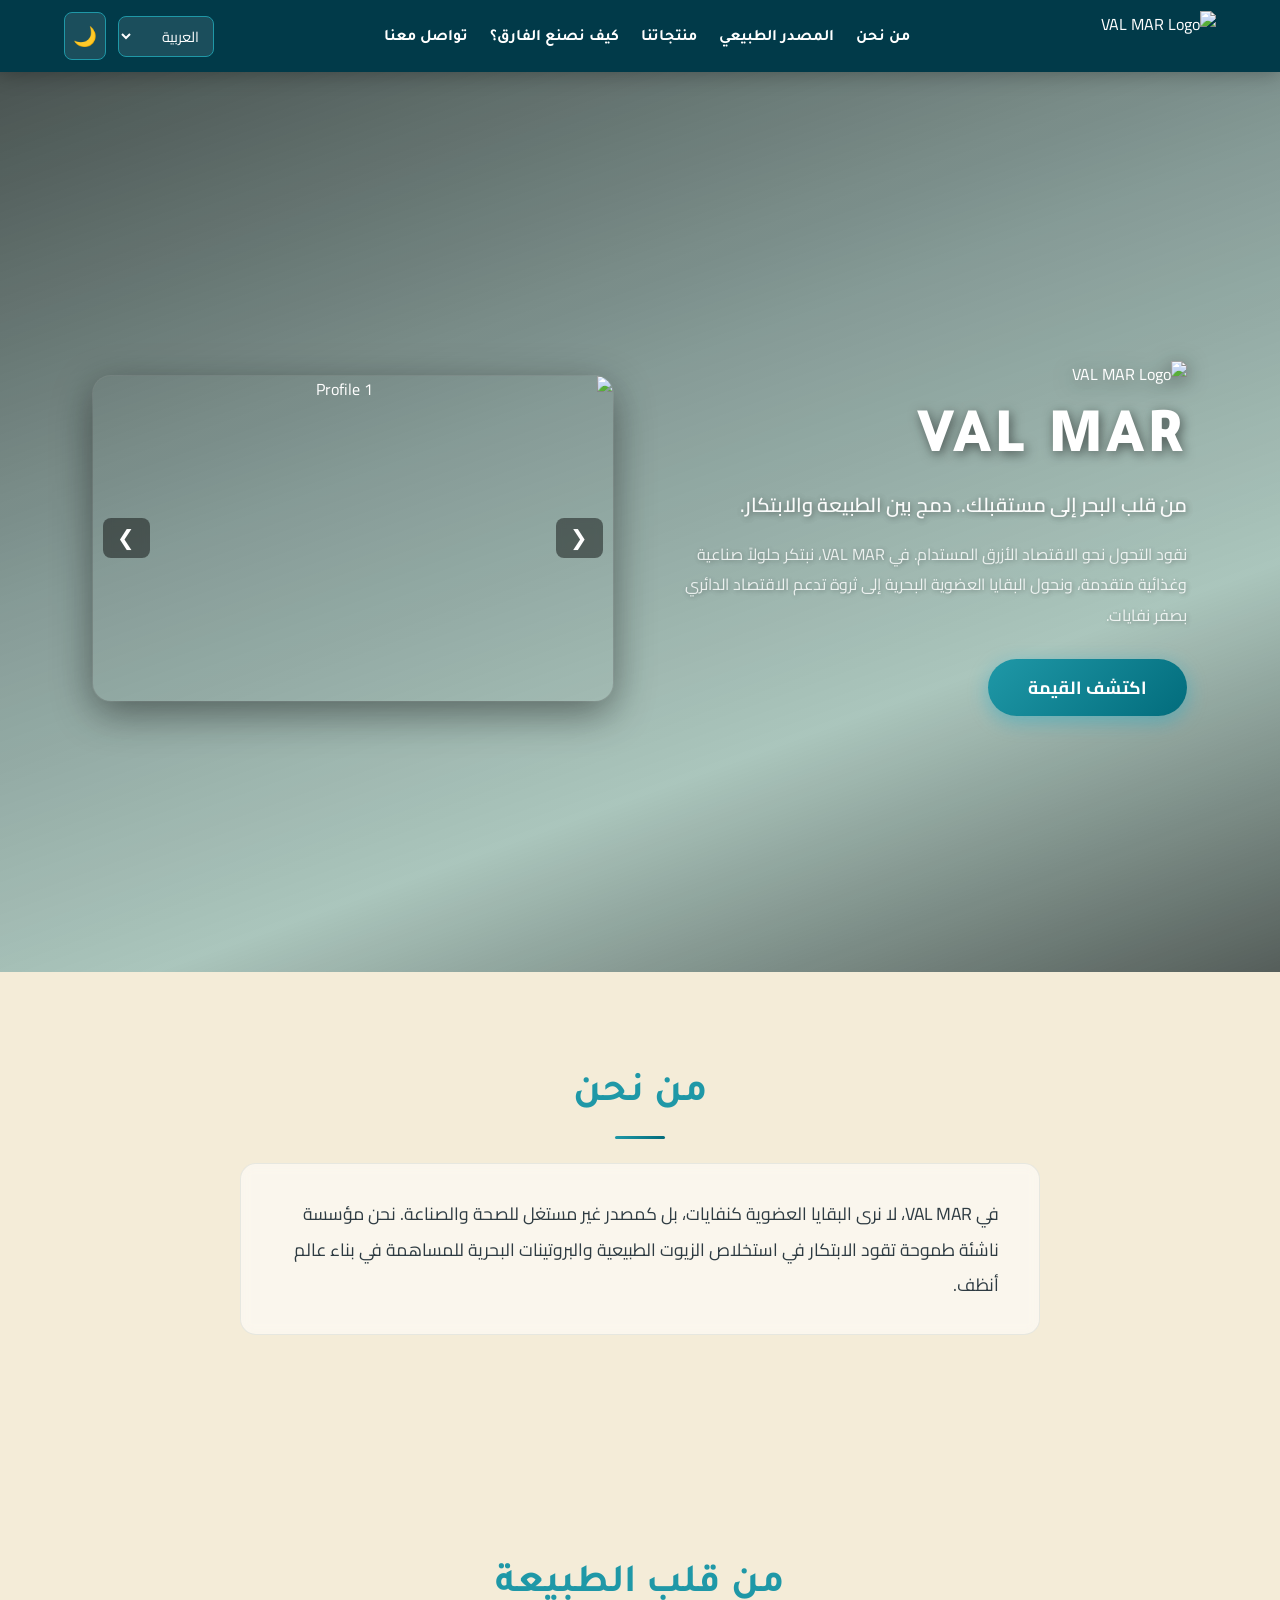
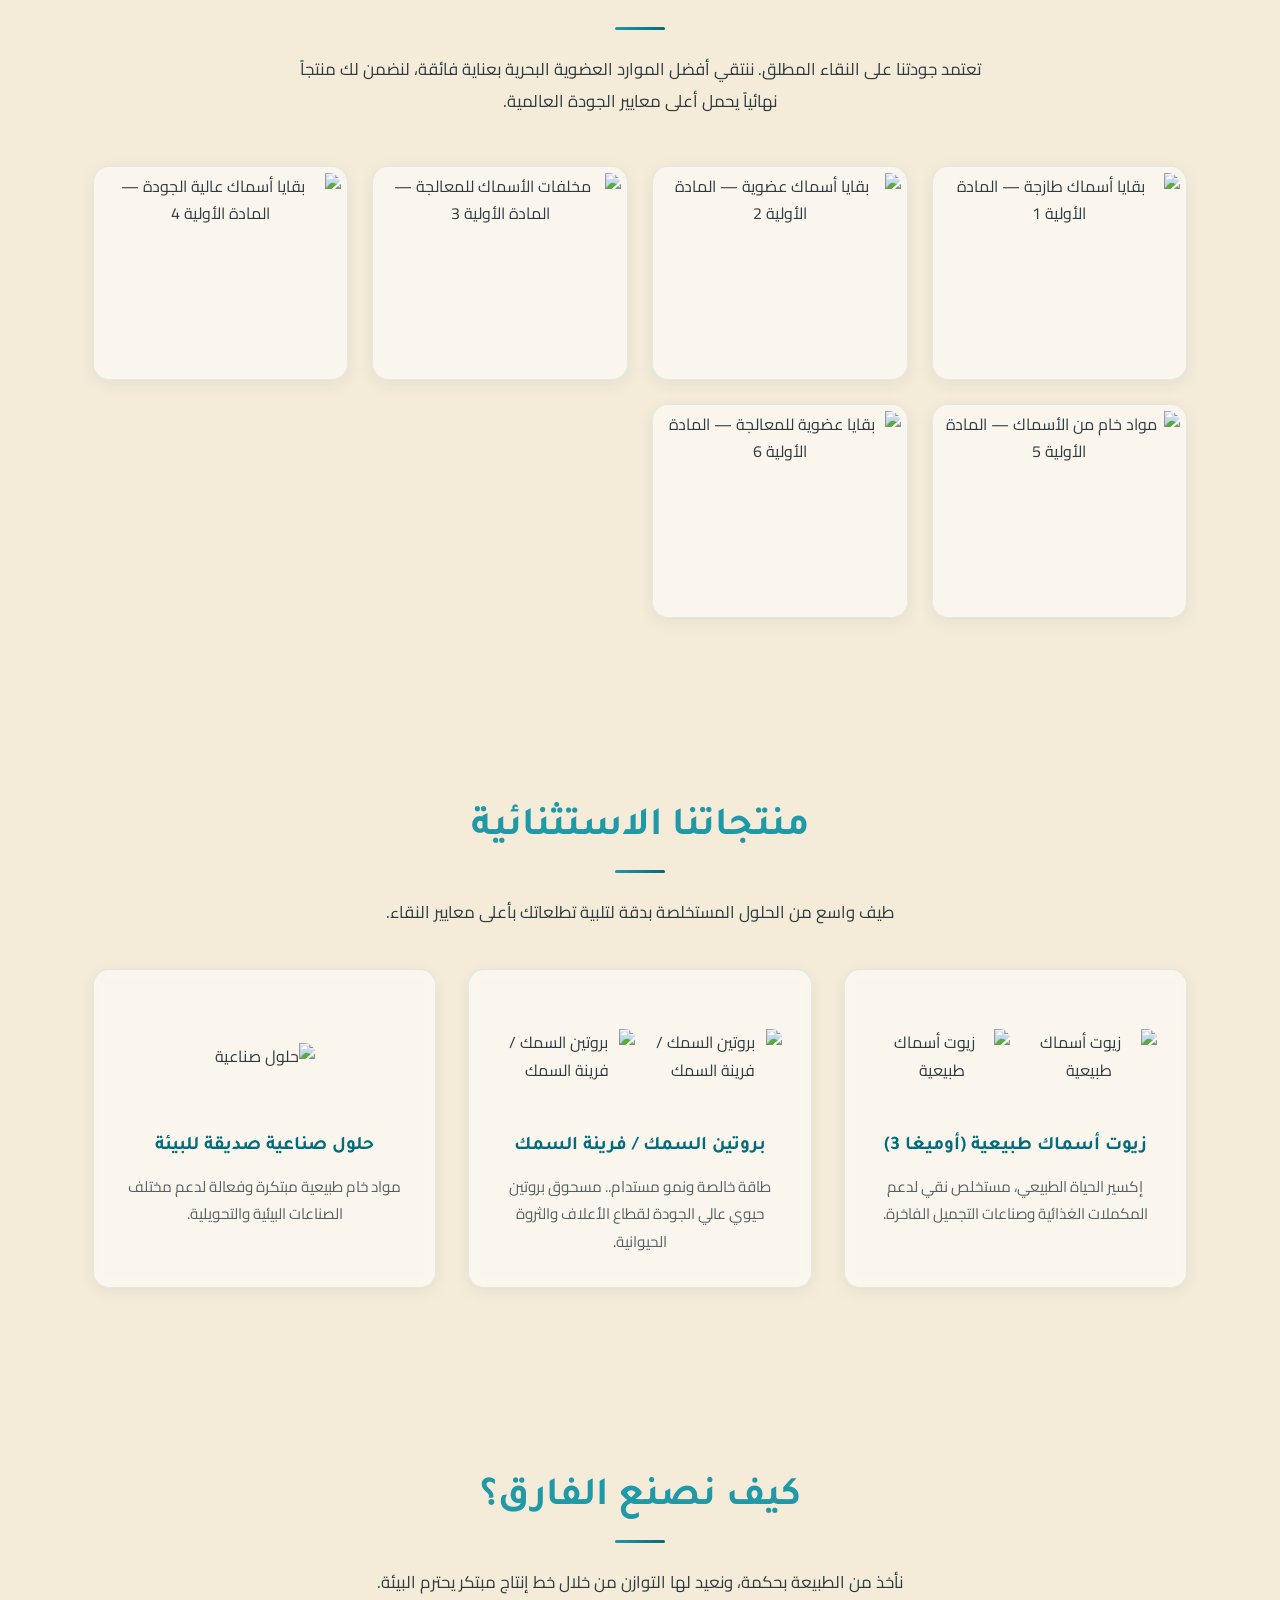
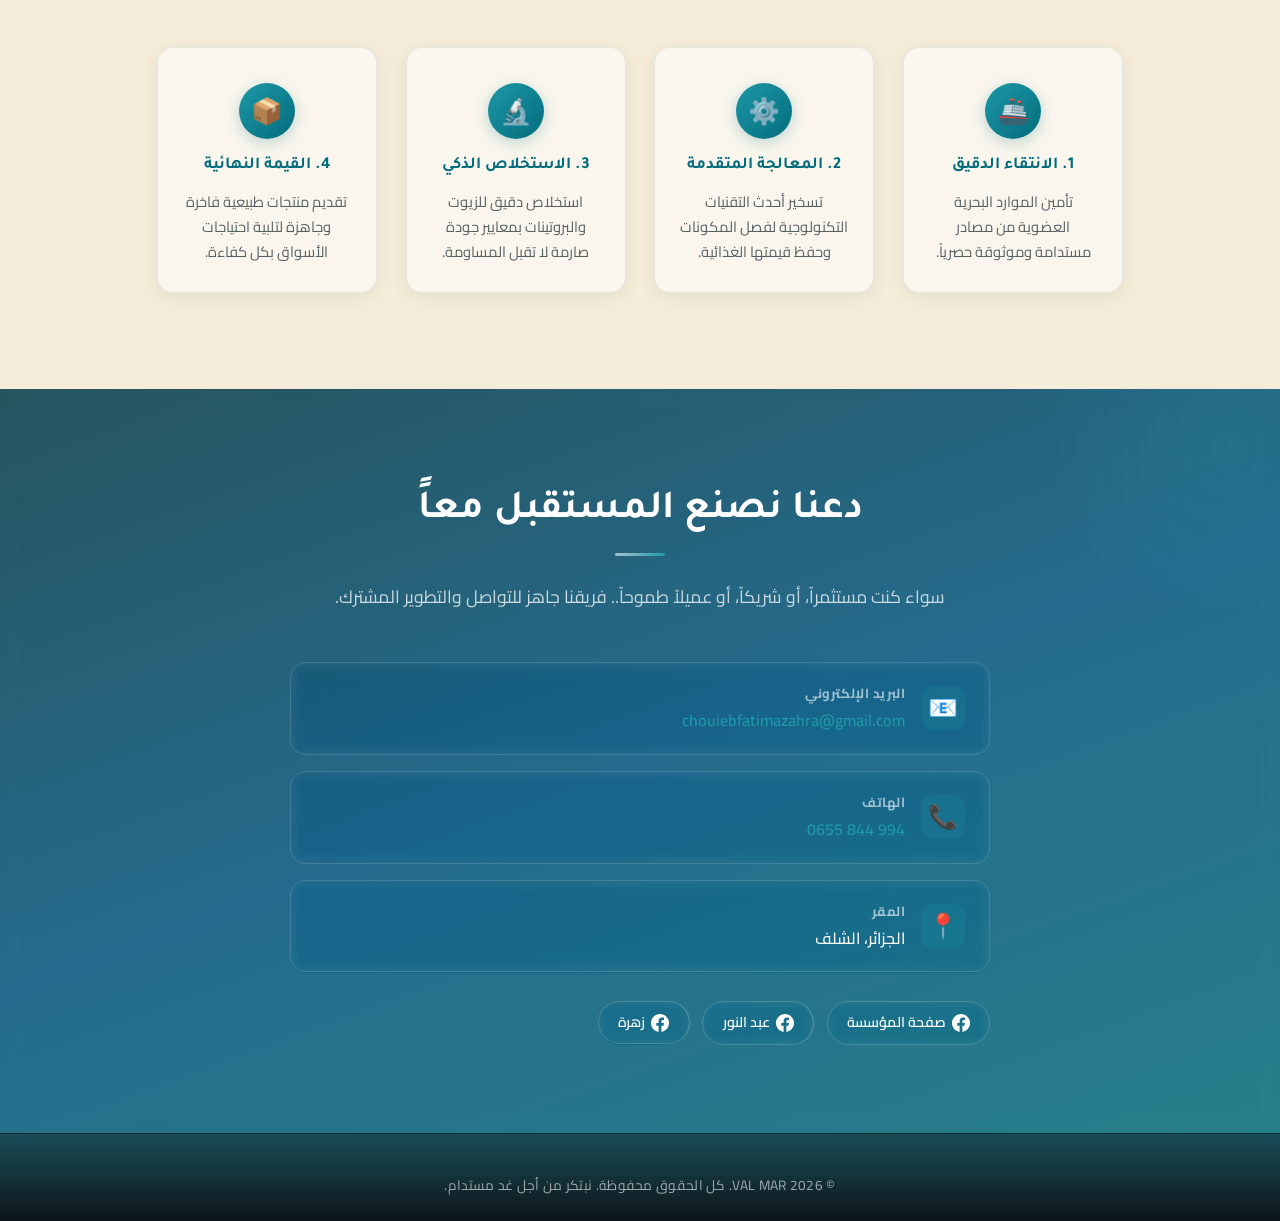
==== index.html @ 538a28e5 "Add files via upload" ====
<!DOCTYPE html>
<html lang="ar" dir="rtl">
<head>
    <meta charset="UTF-8">
    <meta name="viewport" content="width=device-width, initial-scale=1.0">
    <meta name="description" content="VAL MAR — مؤسسة ناشئة متخصصة في تحويل البقايا العضوية للأسماك إلى زيوت طبيعية وبروتينات وأسمدة عضوية عالية الجودة.">
    <meta property="og:title" content="VAL MAR - تحويل بقايا الأسماك إلى قيمة">
    <meta property="og:description" content="نحو مستقبل مستدام من خلال تحويل البقايا العضوية للأسماك إلى منتجات ذات قيمة.">
    <!-- TODO: تغيير og:image لرابط مطلق عند نشر الموقع (مثال: https://valmar.dz/files/logo/00.svg) -->
    <meta property="og:image" content="files/logo/00.svg">
    <meta property="og:type" content="website">
    <meta name="theme-color" content="#013A49">
    <title>VAL MAR - تحويل بقايا الأسماك إلى قيمة</title>
    <link rel="icon" type="image/svg+xml" href="files/logo/00.svg">
    <link rel="preconnect" href="https://fonts.googleapis.com">
    <link rel="preconnect" href="https://fonts.gstatic.com" crossorigin>
    <link href="https://fonts.googleapis.com/css2?family=Cairo:wght@400;600;700&family=Tajawal:wght@500;700;800;900&display=swap" rel="stylesheet">
    <link rel="stylesheet" href="style.css">
</head>
<body>
    <header>
        <nav>
            <div class="logo">
                <img src="files/logo/00.svg" alt="VAL MAR Logo" id="logo-img">
            </div>
            <ul class="nav-links">
                <li><a href="#about" data-i18n="nav-about"><span class="nav-icon">🏢</span> من نحن</a></li>
                <li><a href="#raw-materials" data-i18n="nav-raw"><span class="nav-icon">🐟</span> المادة الأولية</a></li>
                <li><a href="#products" data-i18n="nav-products"><span class="nav-icon">📦</span> منتجاتنا</a></li>
                <li><a href="#process" data-i18n="nav-process"><span class="nav-icon">⚙️</span> عمليتنا</a></li>
                <li><a href="#contact" data-i18n="nav-contact"><span class="nav-icon">📞</span> تواصل معنا</a></li>
                <!-- Mobile-only controls (hidden on desktop via CSS) -->
                <li class="mobile-controls-item">
                    <div class="mobile-controls">
                        <select id="lang-select-mobile" aria-label="اختر اللغة" class="lang-select-clone">
                            <option value="ar">العربية</option>
                            <option value="en">English</option>
                            <option value="fr">Français</option>
                            <option value="es">Español</option>
                            <option value="ru">Русский</option>
                        </select>
                        <button id="theme-toggle-mobile" aria-label="تبديل الوضع الداكن" class="theme-toggle-clone">🌙</button>
                    </div>
                </li>
            </ul>

            <div class="controls">
                <select id="lang-select" aria-label="اختر اللغة">
                    <option value="ar">العربية</option>
                    <option value="en">English</option>
                    <option value="fr">Français</option>
                    <option value="es">Español</option>
                    <option value="ru">Русский</option>
                </select>
                <button id="theme-toggle" aria-label="تبديل الوضع الداكن">🌙</button>
            </div>

            <div class="hamburger" role="button" aria-label="فتح القائمة" tabindex="0">
                <div class="line1"></div>
                <div class="line2"></div>
                <div class="line3"></div>
            </div>
        </nav>
    </header>

    <main>
        <!-- Hero Section -->
        <section id="hero">
            <div class="hero-inner">
                <!-- Branding Side -->
                <div class="hero-text" data-reveal>
                    <img src="files/logo/00.svg" alt="VAL MAR Logo" class="hero-logo">
                    <h1 data-i18n="hero-title">VAL MAR</h1>
                    <p class="hero-tagline" data-i18n="hero-desc">نحو مستقبل مستدام من خلال تحويل البقايا العضوية للأسماك إلى منتجات ذات قيمة.</p>
                    <p class="hero-explanation" data-i18n="hero-explanation">مؤسسة ناشئة رائدة في تثمين الموارد البحرية، نسعى جاهدين لتحقيق الصفر نفايات وتوفير بدائل مستدامة وصديقة للبيئة لدعم الاقتصاد الدائري.</p>
                    <a href="#products" class="cta-btn" data-i18n="cta-btn">اكتشف منتجاتنا</a>
                </div>

                <!-- Slider Side -->
                <div class="hero-slider-side" data-reveal>
                    <div class="profile-slider-frame">
                        <div class="slider-track" id="hero-slider-track">
                            <img src="files/profile/01.jpg" alt="Profile 1" class="profile-slide active" loading="lazy">
                            <img src="files/profile/02.jpg" alt="Profile 2" class="profile-slide" loading="lazy">
                            <img src="files/profile/03.jpg" alt="Profile 3" class="profile-slide" loading="lazy">
                            <img src="files/profile/04.jpg" alt="Profile 4" class="profile-slide" loading="lazy">
                            <img src="files/profile/05.jpg" alt="Profile 5" class="profile-slide" loading="lazy">
                            <img src="files/profile/06.jpg" alt="Profile 6" class="profile-slide" loading="lazy">
                            <img src="files/profile/07.jpg" alt="Profile 7" class="profile-slide" loading="lazy">
                            <img src="files/profile/08.jpg" alt="Profile 8" class="profile-slide" loading="lazy">
                            <img src="files/profile/09.jpg" alt="Profile 9" class="profile-slide" loading="lazy">
                            <img src="files/profile/10.jpg" alt="Profile 10" class="profile-slide" loading="lazy">
                        </div>
                        <button class="slider-nav prev" id="slider-prev" aria-label="السابق">❮</button>
                        <button class="slider-nav next" id="slider-next" aria-label="التالي">❯</button>
                    </div>
                </div>
            </div>
        </section>

        <!-- About Section -->
        <section id="about">
            <h2 data-i18n="about-title" data-reveal>من نحن</h2>
            <p data-i18n="about-desc" data-reveal>في VAL MAR، نؤمن بأهمية الاستدامة والاقتصاد الدائري. نحن مؤسسة ناشئة متخصصة في معالجة البقايا العضوية للأسماك وتحويلها إلى زيوت طبيعية ومنتجات غذائية وصناعية عالية الجودة.</p>
        </section>

        <!-- Raw Materials Section -->
        <section id="raw-materials">
            <h2 data-i18n="raw-title" data-reveal>المادة الأولية</h2>
            <p data-i18n="raw-desc" data-reveal>نعتمد في إنتاجنا على أجود أنواع البقايا العضوية للأسماك، المختارة بعناية لضمان أعلى مستويات الجودة.</p>
            <div class="gallery" data-reveal>
                <div class="gallery-item"><img src="files/Raw-materials/01.jpeg" alt="بقايا أسماك طازجة — المادة الأولية 1" loading="lazy"></div>
                <div class="gallery-item"><img src="files/Raw-materials/02.jpg" alt="بقايا أسماك عضوية — المادة الأولية 2" loading="lazy"></div>
                <div class="gallery-item"><img src="files/Raw-materials/03.jpg" alt="مخلفات الأسماك للمعالجة — المادة الأولية 3" loading="lazy"></div>
                <div class="gallery-item"><img src="files/Raw-materials/04.jpeg" alt="بقايا أسماك عالية الجودة — المادة الأولية 4" loading="lazy"></div>
                <div class="gallery-item"><img src="files/Raw-materials/05.jpg" alt="مواد خام من الأسماك — المادة الأولية 5" loading="lazy"></div>
                <div class="gallery-item"><img src="files/Raw-materials/06.jpg" alt="بقايا عضوية للمعالجة — المادة الأولية 6" loading="lazy"></div>
            </div>
        </section>

        <!-- Products Section -->
        <section id="products">
            <h2 data-i18n="products-title" data-reveal>منتجاتنا</h2>
            <p data-i18n="products-subtitle" data-reveal>نقدم مجموعة متنوعة من المنتجات المستخرجة بعناية لتلبية احتياجات مختلفة.</p>
            <div class="products-grid">
                <div class="product-card" data-reveal>
                    <div class="product-icon">
                        <img src="files/Products/02.jpg" alt="زيوت أسماك طبيعية" class="product-img">
                        <img src="files/Products/04.jpg" alt="زيوت أسماك طبيعية" class="product-img" style="margin-inline-start: 10px;">
                    </div>
                    <h3 data-i18n="prod1-title">زيوت أسماك طبيعية</h3>
                    <p data-i18n="prod1-desc">غنية بالأوميغا 3 وتستخدم في المكملات الغذائية ومستحضرات التجميل.</p>
                </div>
                <div class="product-card" data-reveal>
                    <div class="product-icon">
                        <img src="files/Products/03.jpg" alt="بروتين السمك / فرينة السمك" class="product-img">
                        <img src="files/Products/01.jpg" alt="بروتين السمك / فرينة السمك" class="product-img" style="margin-inline-start: 10px;">
                    </div>
                    <h3 data-i18n="prod2-title">بروتين السمك / فرينة السمك</h3>
                    <p data-i18n="prod2-desc">مسحوق بروتين عالي الجودة يستخدم كعلف للحيوانات والأسماك.</p>
                </div>
                <div class="product-card" data-reveal>
                    <div class="product-icon"><img src="files/Products/05.jpg" alt="حلول صناعية" class="product-img"></div>
                    <h3 data-i18n="prod5-title">حلول صناعية</h3>
                    <p data-i18n="prod5-desc">مواد خام طبيعية تستخدم في مختلف الصناعات البيئية.</p>
                </div>
            </div>
        </section>

        <!-- Process Section -->
        <section id="process">
            <h2 data-i18n="process-title" data-reveal>عمليتنا</h2>
            <p data-i18n="process-subtitle" data-reveal>نتبع عملية دقيقة ومبتكرة لضمان أقصى استفادة من البقايا العضوية.</p>
            <div class="process-steps">
                <div class="step" data-reveal>
                    <div class="step-icon">🚢</div>
                    <h4 data-i18n="step1-title">1. التجميع</h4>
                    <p data-i18n="step1-desc">جمع البقايا العضوية من مصادر موثوقة ومستدامة.</p>
                </div>
                <div class="step" data-reveal>
                    <div class="step-icon">⚙️</div>
                    <h4 data-i18n="step2-title">2. المعالجة</h4>
                    <p data-i18n="step2-desc">استخدام تقنيات حديثة لفصل المكونات المختلفة.</p>
                </div>
                <div class="step" data-reveal>
                    <div class="step-icon">🔬</div>
                    <h4 data-i18n="step3-title">3. الاستخلاص</h4>
                    <p data-i18n="step3-desc">استخلاص الزيوت والبروتينات بأعلى معايير الجودة.</p>
                </div>
                <div class="step" data-reveal>
                    <div class="step-icon">📦</div>
                    <h4 data-i18n="step4-title">4. الإنتاج</h4>
                    <p data-i18n="step4-desc">تحويل المواد المستخلصة إلى منتجات نهائية جاهزة للاستخدام.</p>
                </div>
            </div>
        </section>

        <!-- Contact Section -->
        <section id="contact">
            <h2 data-i18n="contact-title" data-reveal>تواصل معنا</h2>
            <p class="contact-sub" data-i18n="contact-desc" data-reveal>هل لديك أي استفسارات؟ نسعد بسماعك.</p>

            <div class="contact-wrapper" data-reveal>
                <!-- Info Cards -->
                <div class="contact-info">
                    <div class="info-card">
                        <span class="info-icon">📧</span>
                        <div>
                            <strong data-i18n="contact-email-label">البريد الإلكتروني</strong>
                            <a href="mailto:chouiebfatimazahra@gmail.com">chouiebfatimazahra@gmail.com</a>
                        </div>
                    </div>
                    <div class="info-card">
                        <span class="info-icon">📞</span>
                        <div>
                            <strong data-i18n="contact-phone-label">الهاتف</strong>
                            <a href="tel:+213655844994" dir="ltr" class="phone-link">0655 844 994</a>
                        </div>
                    </div>
                    <div class="info-card">
                        <span class="info-icon">📍</span>
                        <div>
                            <strong data-i18n="contact-location-label">الموقع</strong>
                            <span data-i18n="contact-location">الجزائر، الشلف</span>
                        </div>
                    </div>

                    <!-- Social Media Links -->
                    <div class="social-links">
                        <a href="https://www.facebook.com/profile.php?id=61578348294133" target="_blank" rel="noopener" class="social-btn" aria-label="صفحة المؤسسة على فايسبوك" id="social-facebook-page">
                            <svg viewBox="0 0 24 24" fill="currentColor" width="18" height="18"><path d="M24 12.073c0-6.627-5.373-12-12-12s-12 5.373-12 12c0 5.99 4.388 10.954 10.125 11.854v-8.385H7.078v-3.47h3.047V9.43c0-3.007 1.792-4.669 4.533-4.669 1.312 0 2.686.235 2.686.235v2.953H15.83c-1.491 0-1.956.925-1.956 1.874v2.25h3.328l-.532 3.47h-2.796v8.385C19.612 23.027 24 18.062 24 12.073z"/></svg>
                            صفحة المؤسسة
                        </a>
                        <a href="https://www.facebook.com/abdennour.salaouatchi" target="_blank" rel="noopener" class="social-btn" aria-label="حساب المسؤول على فايسبوك" id="social-facebook-manager">
                            <svg viewBox="0 0 24 24" fill="currentColor" width="18" height="18"><path d="M24 12.073c0-6.627-5.373-12-12-12s-12 5.373-12 12c0 5.99 4.388 10.954 10.125 11.854v-8.385H7.078v-3.47h3.047V9.43c0-3.007 1.792-4.669 4.533-4.669 1.312 0 2.686.235 2.686.235v2.953H15.83c-1.491 0-1.956.925-1.956 1.874v2.25h3.328l-.532 3.47h-2.796v8.385C19.612 23.027 24 18.062 24 12.073z"/></svg>
                            عبد النور
                        </a>
                        <a href="https://www.facebook.com/zohra.ch.77920" target="_blank" rel="noopener" class="social-btn" aria-label="حساب المسؤولة على فايسبوك" id="social-facebook-manager2">
                            <svg viewBox="0 0 24 24" fill="currentColor" width="18" height="18"><path d="M24 12.073c0-6.627-5.373-12-12-12s-12 5.373-12 12c0 5.99 4.388 10.954 10.125 11.854v-8.385H7.078v-3.47h3.047V9.43c0-3.007 1.792-4.669 4.533-4.669 1.312 0 2.686.235 2.686.235v2.953H15.83c-1.491 0-1.956.925-1.956 1.874v2.25h3.328l-.532 3.47h-2.796v8.385C19.612 23.027 24 18.062 24 12.073z"/></svg>
                            زهرة
                        </a>
                    </div>
                </div>

            </div>
        </section>
    </main>

    <footer>
        <div class="footer-inner">
            <p data-i18n="footer-text">© 2026 VAL MAR. جميع الحقوق محفوظة.</p>
           
        </div>
    </footer>

    <!-- Back to Top Button -->
    <button id="back-to-top" aria-label="العودة للأعلى" title="العودة للأعلى">↑</button>

    <script src="script.js"></script>
</body>
</html>
---- style.css ----
/* =====================================================
   VAL MAR — style.css (Enhanced)
   ===================================================== */

/* ---- CSS Variables ---- */
:root {
    --sea-blue: #026C7C;
    --sea-teal: #1F98A7;
    --sand-light: #F4ECD8;
    --sand-dark: #D4BA90;
    --ocean-dark: #013A49;
    --white: #ffffff;
    --text-dark: #2E3b42;
    --sea-deep: #005580;

    --bg-color: var(--sand-light);
    --card-bg: var(--white);
    --header-bg: var(--ocean-dark);
    --shadow-sm: 0 4px 16px rgba(1, 58, 73, 0.07);
    --shadow-md: 0 8px 30px rgba(1, 58, 73, 0.11);
    --shadow-lg: 0 16px 48px rgba(1, 58, 73, 0.16);
    --radius: 16px;
    --transition: 0.35s cubic-bezier(0.4, 0, 0.2, 1);
    --glass-bg: rgba(255, 255, 255, 0.55);
    --glass-border: rgba(1, 58, 73, 0.08);
    --section-max: 1200px;
}

[data-theme="dark"] {
    --sea-blue: #1F98A7;
    --sea-teal: #75E2E6;
    --sand-light: #141a1d;
    --sand-dark: #1e272c;
    --ocean-dark: #0a1216;
    --sea-deep: #002A40;
    --white: #e8e0cc;
    --text-dark: #e8e0cc;

    --bg-color: var(--sand-light);
    --card-bg: var(--sand-dark);
    --header-bg: var(--ocean-dark);
    --shadow-sm: 0 4px 16px rgba(0, 0, 0, 0.2);
    --shadow-md: 0 8px 30px rgba(0, 0, 0, 0.25);
    --shadow-lg: 0 16px 48px rgba(0, 0, 0, 0.3);
    --glass-bg: rgba(30, 39, 44, 0.65);
    --glass-border: rgba(255, 255, 255, 0.06);
}

/* ---- Global Reset ---- */
*, *::before, *::after { box-sizing: border-box; margin: 0; }

html { 
    scroll-behavior: smooth; 
    overflow-x: hidden;
}

body {
    font-family: 'Cairo', 'Segoe UI', Tahoma, Geneva, Verdana, sans-serif;
    line-height: 1.7;
    margin: 0;
    padding: 0;
    background-color: var(--bg-color);
    color: var(--text-dark);
    transition: color 0.4s ease;
    -webkit-font-smoothing: antialiased;
    -moz-osx-font-smoothing: grayscale;
    position: relative;
    min-height: 100vh;
    overflow-x: hidden;
}

/* Global Background Image (solves mobile fixed attachment bugs) */
body::before {
    content: '';
    position: fixed;
    top: 0; left: 0; right: 0; bottom: 0;
    background: url('hero/01.png') center center / 100% 100% no-repeat;
    z-index: -1;
    transition: background-image 0.4s ease;
}

[data-theme="dark"] body::before {
    background-image: url('hero/02.png');
}

/* Selection */
::selection {
    background: var(--sea-teal);
    color: #fff;
}

/* Focus — Accessibility (WCAG 2.1) */
:focus-visible {
    outline: 2px solid var(--sea-teal);
    outline-offset: 3px;
    border-radius: 4px;
}

h1, h2, h3, h4, h5, h6, .nav-links a, .cta-btn {
    font-family: 'Tajawal', 'Segoe UI', sans-serif;
}

img { max-width: 100%; height: auto; }

/* =====================================================
   HEADER & NAVIGATION
   ===================================================== */
header {
    background: var(--header-bg);
    color: var(--white);
    padding: 0.7rem 0;
    position: sticky;
    top: 0;
    width: 100%;
    z-index: 1000;
    box-shadow: 0 1px 20px rgba(0,0,0,0.3);
    backdrop-filter: blur(12px);
    -webkit-backdrop-filter: blur(12px);
}

nav {
    display: flex;
    justify-content: space-between;
    align-items: center;
    width: 90%;
    margin: auto;
}

.controls {
    display: flex;
    align-items: center;
    gap: 12px;
}

#lang-select, #theme-toggle {
    background: rgba(255,255,255,0.1);
    border: 1px solid var(--sea-teal);
    color: var(--white);
    padding: 5px 10px;
    border-radius: 8px;
    cursor: pointer;
    font-size: 0.9rem;
    font-family: 'Cairo', sans-serif;
    transition: background var(--transition);
}

#lang-select:hover, #theme-toggle:hover {
    background: rgba(255,255,255,0.2);
}

#lang-select option {
    background-color: var(--ocean-dark);
    color: var(--white);
}

#theme-toggle {
    font-size: 1.2rem;
    display: flex;
    align-items: center;
    justify-content: center;
    padding: 5px 8px;
}

.logo {
    display: flex;
    align-items: center;
}

#logo-img {
    height: 50px;
    width: auto;
}

[data-theme="dark"] #logo-img {
    filter: brightness(1.2);
}

/* Nav Links */
nav ul {
    list-style: none;
    padding: 0;
    margin: 0;
    display: flex;
}

nav ul li {
    margin-inline-start: 22px;
}

nav a {
    color: var(--white);
    text-decoration: none;
    font-size: 1rem;
    font-weight: 600;
    transition: color var(--transition);
    position: relative;
    padding-bottom: 4px;
}

nav a::after {
    content: '';
    position: absolute;
    bottom: 0;
    inset-inline-start: 0;
    width: 0;
    height: 2px;
    background: var(--sea-teal);
    transition: width var(--transition);
}

nav a:hover { color: var(--sea-teal); }
nav a:hover::after { width: 100%; }

/* Nav Icons — hidden on desktop, shown on mobile */
.nav-icon {
    display: none;
    margin-inline-end: 6px;
    font-size: 1.1rem;
}

/* Hamburger */
.hamburger {
    display: none;
    cursor: pointer;
    z-index: 1001;
}

.hamburger div {
    width: 25px;
    height: 3px;
    background-color: var(--white);
    margin: 5px 0;
    border-radius: 3px;
    transition: all 0.3s ease;
}

/* =====================================================
   HERO SECTION
   ===================================================== */
#hero {
    position: relative;
    min-height: 100vh;
    display: flex;
    align-items: center;
    justify-content: center;
    overflow: hidden;
    color: #fff;
    /* Background is now on body, keeping hero transparent to show body background */
}

/* Subtle overlay — lets the background shine through */
#hero::before {
    content: '';
    position: absolute;
    inset: 0;
    background: linear-gradient(
        160deg,
        rgba(0, 18, 23, 0.70) 0%,
        rgba(1, 58, 73, 0.45) 40%,
        rgba(2, 108, 124, 0.30) 70%,
        rgba(0, 18, 23, 0.65) 100%
    );
    z-index: 0;
}

/* Inner grid — two columns on desktop */
.hero-inner {
    position: relative;
    z-index: 1;
    display: flex;
    align-items: center;
    justify-content: center;
    gap: 3rem;
    width: 90%;
    max-width: 1200px;
    margin: 0 auto;
    padding: 6rem 0 4rem;
}

/* ---- Text / Branding Side ---- */
.hero-text {
    flex: 1;
    text-align: start;
    max-width: 550px;
}

.hero-logo {
    height: 72px;
    margin-bottom: 1.2rem;
    filter: drop-shadow(0 4px 10px rgba(0,0,0,0.5));
    animation: heroLogoFloat 4s ease-in-out infinite;
}

@keyframes heroLogoFloat {
    0%, 100% { transform: translateY(0); }
    50%      { transform: translateY(-6px); }
}

#hero h1 {
    font-size: 4rem;
    font-weight: 900;
    margin: 0 0 0.6rem;
    letter-spacing: 3px;
    text-shadow: 2px 3px 12px rgba(0,0,0,0.5);
    line-height: 1.1;
}

.hero-tagline {
    font-size: 1.25rem;
    font-weight: 600;
    margin: 0 0 1rem;
    opacity: 0.95;
    text-shadow: 1px 1px 6px rgba(0,0,0,0.5);
    line-height: 1.8;
}

.hero-explanation {
    font-size: 1rem;
    margin: 0 0 1.8rem;
    opacity: 0.80;
    text-shadow: 1px 1px 5px rgba(0,0,0,0.4);
    line-height: 1.9;
}

/* CTA Button */
.cta-btn {
    display: inline-block;
    padding: 0.85rem 2.5rem;
    background: linear-gradient(135deg, var(--sea-teal), var(--sea-blue));
    color: #fff;
    text-decoration: none;
    border-radius: 50px;
    font-size: 1.1rem;
    font-weight: 700;
    font-family: 'Cairo', sans-serif;
    transition: transform var(--transition), box-shadow var(--transition);
    box-shadow: 0 5px 20px rgba(0, 168, 204, 0.4);
}

.cta-btn:hover {
    transform: translateY(-3px) scale(1.03);
    box-shadow: 0 10px 30px rgba(0, 168, 204, 0.6);
}

/* ---- Slider Side ---- */
.hero-slider-side {
    flex: 1;
    display: flex;
    align-items: center;
    justify-content: center;
    max-width: 520px;
}

/* Profile Slider */
.profile-slider-frame {
    position: relative;
    width: 100%;
    aspect-ratio: 16 / 10;
    border-radius: 18px;
    overflow: hidden;
    box-shadow: 0 12px 40px rgba(0,0,0,0.45),
                0 0 0 1px rgba(255,255,255,0.12);
}

.slider-track {
    position: relative;
    width: 100%;
    height: 100%;
}

.profile-slide {
    position: absolute;
    top: 0; left: 0;
    width: 100%;
    height: 100%;
    object-fit: cover;
    opacity: 0;
    transition: opacity 0.8s ease-in-out;
}

.profile-slide.active {
    opacity: 1;
    z-index: 1;
}

.slider-nav {
    position: absolute;
    top: 50%;
    transform: translateY(-50%);
    background: rgba(0,0,0,0.45);
    color: white;
    border: none;
    font-size: 1.3rem;
    padding: 0.5rem 0.9rem;
    cursor: pointer;
    z-index: 2;
    border-radius: 8px;
    transition: background 0.3s, transform 0.3s;
    backdrop-filter: blur(4px);
}

.slider-nav:hover {
    background: rgba(0,0,0,0.75);
    transform: translateY(-50%) scale(1.1);
}

.slider-nav.prev { right: 10px; left: auto; }
.slider-nav.next { left: 10px; right: auto; }

[dir="ltr"] .slider-nav.prev { left: 10px; right: auto; }
[dir="ltr"] .slider-nav.next { right: 10px; left: auto; }

/* =====================================================
   SECTIONS — GENERAL
   ===================================================== */
section {
    padding: 5.5rem 2rem;
    text-align: center;
    position: relative;
}

section h2 {
    font-size: 2.5rem;
    font-weight: 700;
    margin-bottom: 0.5rem;
    color: var(--sea-teal);
    position: relative;
    display: inline-block;
}

section h2::after {
    content: '';
    display: block;
    width: 50px;
    height: 3px;
    background: linear-gradient(90deg, var(--sea-teal), var(--sea-blue));
    margin: 0.5rem auto 0;
    border-radius: 3px;
}

section > p {
    max-width: 700px;
    margin: 1rem auto 2.5rem;
    font-size: 1.05rem;
    color: var(--text-dark);
    opacity: 0.8;
    line-height: 1.9;
}

/* =====================================================
   ABOUT
   ===================================================== */
#about {
    padding: 5.5rem 2rem;
}

#about > p {
    font-size: 1.1rem;
    max-width: 800px;
    line-height: 2;
    background: var(--glass-bg);
    border: 1px solid var(--glass-border);
    border-radius: var(--radius);
    padding: 2rem 2.5rem;
    backdrop-filter: blur(6px);
    -webkit-backdrop-filter: blur(6px);
    text-align: start;
}

/* =====================================================
   RAW MATERIALS
   ===================================================== */

.gallery {
    display: grid;
    grid-template-columns: repeat(auto-fit, minmax(200px, 1fr));
    gap: 1.5rem;
    margin-top: 3rem;
    width: 90%;
    margin-inline: auto;
}

.gallery-item {
    overflow: hidden;
    border-radius: var(--radius);
    box-shadow: var(--shadow-sm);
    transition: transform var(--transition), box-shadow var(--transition);
    border: 1px solid var(--glass-border);
    background: var(--glass-bg);
    padding: 6px;
}

.gallery-item:hover {
    transform: translateY(-6px);
    box-shadow: var(--shadow-md);
}

.gallery-item img {
    width: 100%;
    height: 200px;
    object-fit: cover;
    display: block;
    border-radius: calc(var(--radius) - 4px);
    transition: transform 0.5s ease;
}

.gallery-item:hover img {
    transform: scale(1.06);
}

/* =====================================================
   PRODUCTS
   ===================================================== */

.products-grid {
    display: grid;
    grid-template-columns: repeat(auto-fit, minmax(260px, 1fr));
    gap: 2rem;
    margin-top: 2.5rem;
    width: 90%;
    margin-inline: auto;
}

.product-card {
    background: var(--glass-bg);
    border: 1px solid var(--glass-border);
    backdrop-filter: blur(6px);
    -webkit-backdrop-filter: blur(6px);
    padding: 2rem 1.8rem;
    border-radius: var(--radius);
    box-shadow: var(--shadow-sm);
    transition: transform var(--transition), box-shadow var(--transition), border-color var(--transition);
    text-align: center;
    position: relative;
    overflow: hidden;
}

.product-card::before {
    content: '';
    position: absolute;
    bottom: 0;
    left: 0;
    right: 0;
    height: 3px;
    background: linear-gradient(90deg, var(--sea-teal), var(--sea-blue));
    transform: scaleX(0);
    transition: transform 0.4s ease;
}

.product-card:hover {
    transform: translateY(-8px);
    box-shadow: var(--shadow-lg);
    border-color: var(--sea-teal);
}

.product-card:hover::before {
    transform: scaleX(1);
}

.product-icon {
    margin-bottom: 1.2rem;
    height: 110px;
    display: flex;
    justify-content: center;
    align-items: center;
}

.product-img {
    max-height: 100%;
    max-width: 100%;
    object-fit: contain;
    border-radius: 10px;
    transition: transform var(--transition);
}

.product-card:hover .product-img {
    transform: scale(1.06);
}

.product-card h3 {
    color: var(--sea-blue);
    margin-bottom: 0.6rem;
    font-size: 1.2rem;
    font-weight: 700;
}

.product-card p {
    opacity: 0.8;
    font-size: 0.95rem;
    line-height: 1.8;
}

/* =====================================================
   PROCESS
   ===================================================== */
#process {
    padding-bottom: 6rem;
}

.process-steps {
    display: flex;
    justify-content: center;
    flex-wrap: wrap;
    gap: 1.8rem;
    margin-top: 3rem;
    width: 90%;
    margin-inline: auto;
}

.step {
    width: 220px;
    padding: 2.2rem 1.5rem 1.8rem;
    background: var(--glass-bg);
    border: 1px solid var(--glass-border);
    backdrop-filter: blur(6px);
    -webkit-backdrop-filter: blur(6px);
    border-radius: var(--radius);
    transition: all 0.4s ease;
    box-shadow: var(--shadow-sm);
    text-align: center;
    position: relative;
}

.step:hover {
    transform: translateY(-8px);
    box-shadow: var(--shadow-lg);
    border-color: var(--sea-teal);
}

.step-icon {
    font-size: 1.6rem;
    margin-bottom: 0.8rem;
    display: inline-flex;
    align-items: center;
    justify-content: center;
    width: 56px;
    height: 56px;
    border-radius: 50%;
    background: linear-gradient(135deg, var(--sea-teal), var(--sea-blue));
    color: #fff;
    box-shadow: 0 4px 15px rgba(2, 108, 124, 0.25);
}

.step h4 {
    font-size: 1.05rem;
    margin-bottom: 0.5rem;
    color: var(--sea-blue);
    font-weight: 700;
}

.step p {
    font-size: 0.92rem;
    opacity: 0.8;
    line-height: 1.7;
}

.step:hover .step-icon {
    transform: scale(1.1);
    transition: transform 0.3s ease;
}

/* =====================================================
   CONTACT
   ===================================================== */
#contact {
    /* Translucent sea gradient so background image shows through */
    background: linear-gradient(160deg, rgba(1, 58, 73, 0.85) 0%, rgba(0, 85, 128, 0.85) 50%, rgba(2, 108, 124, 0.85) 100%);
    color: #fff;
    position: relative;
    overflow: hidden;
    backdrop-filter: blur(8px);
    -webkit-backdrop-filter: blur(8px);
}

/* Decorative circle */
#contact::after {
    content: '';
    position: absolute;
    top: -120px;
    right: -120px;
    width: 350px;
    height: 350px;
    border-radius: 50%;
    background: radial-gradient(circle, rgba(31, 152, 167, 0.15) 0%, transparent 70%);
    pointer-events: none;
}

#contact h2 { color: #fff; }
#contact h2::after { background: linear-gradient(90deg, rgba(255,255,255,0.6), var(--sea-teal)); }

.contact-sub {
    color: rgba(255,255,255,0.75);
    margin-bottom: 3rem;
    font-size: 1.1rem;
}

.contact-wrapper {
    display: flex;
    justify-content: center;
    width: 90%;
    max-width: 700px;
    margin: 0 auto;
    text-align: start;
}

.contact-info {
    display: flex;
    flex-direction: column;
    gap: 1rem;
    width: 100%;
}

.info-card {
    display: flex;
    align-items: center;
    gap: 1rem;
    background: rgba(255,255,255,0.07);
    border: 1px solid rgba(255,255,255,0.12);
    border-radius: var(--radius);
    padding: 1.2rem 1.5rem;
    transition: all var(--transition);
    backdrop-filter: blur(6px);
    -webkit-backdrop-filter: blur(6px);
}

.info-card:hover {
    background: rgba(255,255,255,0.13);
    border-color: rgba(255,255,255,0.25);
    transform: translateX(-4px);
}

[dir="ltr"] .info-card:hover { transform: translateX(4px); }

.info-icon {
    font-size: 1.5rem;
    flex-shrink: 0;
    width: 44px;
    height: 44px;
    display: flex;
    align-items: center;
    justify-content: center;
    border-radius: 12px;
    background: rgba(31, 152, 167, 0.2);
}

.info-card strong {
    display: block;
    font-size: 0.82rem;
    opacity: 0.6;
    margin-bottom: 3px;
    text-transform: uppercase;
    letter-spacing: 0.5px;
}

.info-card a {
    color: var(--sea-teal);
    text-decoration: none;
    font-weight: 600;
    transition: color var(--transition);
    overflow-wrap: anywhere;
    word-break: break-word;
}

.info-card a:hover { color: #75E2E6; }

.phone-link { display: inline-block; }

.info-card span { color: #fff; font-weight: 500; }

/* Social Buttons */
.social-links {
    display: flex;
    gap: 0.8rem;
    flex-wrap: wrap;
    margin-top: 0.8rem;
}

.social-btn {
    display: inline-flex;
    align-items: center;
    gap: 6px;
    padding: 0.55rem 1.2rem;
    border-radius: 50px;
    background: rgba(255,255,255,0.08);
    border: 1px solid rgba(255,255,255,0.15);
    color: #fff;
    text-decoration: none;
    font-size: 0.88rem;
    font-weight: 600;
    transition: all var(--transition);
    backdrop-filter: blur(4px);
}

.social-btn:hover {
    background: var(--sea-teal);
    border-color: var(--sea-teal);
    transform: translateY(-2px);
    box-shadow: 0 4px 15px rgba(31, 152, 167, 0.3);
}



/* =====================================================
   FOOTER
   ===================================================== */
footer {
    background: linear-gradient(180deg, rgba(1, 58, 73, 0.9) 0%, rgba(0, 10, 15, 0.95) 100%);
    color: rgba(255,255,255,0.6);
    padding: 2.5rem 0 1.5rem;
    border-top: 1px solid rgba(31, 152, 167, 0.15);
    backdrop-filter: blur(8px);
    -webkit-backdrop-filter: blur(8px);
}

.footer-inner {
    width: 90%;
    margin: auto;
    display: flex;
    flex-direction: column;
    align-items: center;
    gap: 1rem;
    text-align: center;
}

footer p {
    margin: 0;
    font-size: 0.85rem;
    letter-spacing: 0.3px;
}

.footer-social {
    display: flex;
    gap: 0.8rem;
}

.footer-social a {
    display: flex;
    align-items: center;
    justify-content: center;
    width: 40px;
    height: 40px;
    border-radius: 12px;
    background: rgba(255,255,255,0.06);
    color: rgba(255,255,255,0.6);
    transition: all var(--transition);
    border: 1px solid rgba(255,255,255,0.08);
}

.footer-social a:hover {
    background: var(--sea-teal);
    color: #fff;
    transform: translateY(-3px);
    box-shadow: 0 4px 12px rgba(31, 152, 167, 0.3);
}

/* =====================================================
   BACK TO TOP
   ===================================================== */
#back-to-top {
    position: fixed;
    bottom: 30px;
    left: 30px;
    width: 48px;
    height: 48px;
    border-radius: 50%;
    background: linear-gradient(135deg, var(--sea-teal), var(--sea-blue));
    color: white;
    border: none;
    font-size: 1.4rem;
    cursor: pointer;
    z-index: 999;
    box-shadow: 0 4px 15px rgba(0,168,204,0.4);
    display: none;
    align-items: center;
    justify-content: center;
    transition: transform var(--transition), opacity var(--transition);
}

#back-to-top.visible { display: flex; }
#back-to-top:hover { transform: scale(1.1) translateY(-3px); }

/* =====================================================
   SCROLL REVEAL ANIMATION
   ===================================================== */
[data-reveal] {
    opacity: 0;
    transform: translateY(30px);
    transition: opacity 0.6s ease, transform 0.6s ease;
}

[data-reveal].revealed {
    opacity: 1;
    transform: translateY(0);
}

/* =====================================================
   RESPONSIVE — MOBILE
   ===================================================== */
@keyframes navLinkFade {
    from { opacity: 0; transform: translateY(20px); }
    to   { opacity: 1; transform: translateY(0px); }
}

/* ---- Mobile Controls inside nav (hidden on desktop) ---- */
.mobile-controls-item {
    display: none;
}

.mobile-controls {
    display: flex;
    align-items: center;
    gap: 12px;
    margin-top: 0.5rem;
}

.lang-select-clone,
.theme-toggle-clone {
    background: rgba(255,255,255,0.12);
    border: 1px solid var(--sea-teal);
    color: var(--white);
    padding: 8px 14px;
    border-radius: 8px;
    cursor: pointer;
    font-size: 1rem;
    font-family: 'Cairo', sans-serif;
    transition: background var(--transition);
}

.lang-select-clone option { background-color: var(--ocean-dark); color: var(--white); }
.lang-select-clone:hover,
.theme-toggle-clone:hover { background: rgba(255,255,255,0.22); }

.theme-toggle-clone { font-size: 1.4rem; padding: 6px 10px; }

@media (max-width: 768px) {
    nav {
        flex-direction: row;
        justify-content: space-between;
    }

    /* Hide desktop controls, show hamburger */
    .controls { display: none; }

    .nav-links {
        position: fixed;
        inset-inline-end: 0;
        height: 100vh;
        top: 0;
        background: rgba(1, 58, 73, 0.98);
        backdrop-filter: blur(10px);
        -webkit-backdrop-filter: blur(10px);
        display: flex;
        flex-direction: column;
        align-items: center;
        justify-content: flex-start;
        padding-top: 100px;
        width: 100%;
        transform: translateX(100%);
        transition: transform 0.4s cubic-bezier(0.4, 0, 0.2, 1);
        z-index: 1000;
        gap: 0;
    }

    [data-theme="dark"] .nav-links {
        background: rgba(10, 18, 22, 0.98);
    }

    [dir="rtl"] .nav-links {
        transform: translateX(-100%);
    }

    .nav-active {
        transform: translateX(0%) !important;
    }

    .nav-links li {
        opacity: 0;
        margin: 1rem 0;
    }

    .nav-links li a {
        font-size: 1.4rem;
        display: flex;
        align-items: center;
        gap: 8px;
    }

    /* Show icons on mobile */
    .nav-icon {
        display: inline-block;
        font-size: 1.3rem;
    }

    /* Mobile controls must override the li opacity when animated */
    .mobile-controls-item {
        display: block !important;
        margin-top: 1.5rem;
        opacity: 1 !important;
    }

    .hamburger { 
        display: block; 
        z-index: 1001; 
    }

    .toggle .line1 { transform: rotate(-45deg) translate(-5px, 6px); }
    .toggle .line2 { opacity: 0; }
    .toggle .line3 { transform: rotate(45deg) translate(-5px, -6px); }

    #hero h1 { font-size: 2.8rem; }
    #hero { background-attachment: scroll; }

    .hero-inner {
        flex-direction: column;
        text-align: center;
        padding: 5rem 1.5rem 3rem;
        gap: 2rem;
    }

    .hero-text {
        text-align: center;
        max-width: 100%;
    }

    .hero-slider-side {
        width: 100%;
        max-width: 500px;
    }

    section { padding: 4rem 1.2rem; }
    section h2 { font-size: 2rem; }

    .process-steps { gap: 1rem; }
    .step { width: 100%; max-width: 340px; }

    .contact-wrapper { padding: 0; }
    .social-links { justify-content: center; }
}

@media (max-width: 480px) {
    #logo-img { height: 38px; }
    .hero-logo { height: 50px; }
    #hero h1  { font-size: 2.2rem; }
    .hero-tagline { font-size: 1.05rem; }
    .hero-explanation { font-size: 0.9rem; }
    .hero-inner { padding: 4rem 0 2.5rem; }
    .cta-btn  { font-size: 0.95rem; padding: 0.7rem 1.8rem; }
    .products-grid { grid-template-columns: 1fr; width: 95%; }
    .gallery  { grid-template-columns: repeat(2, 1fr); }
    #back-to-top { bottom: 20px; left: 15px; width: 42px; height: 42px; }
}
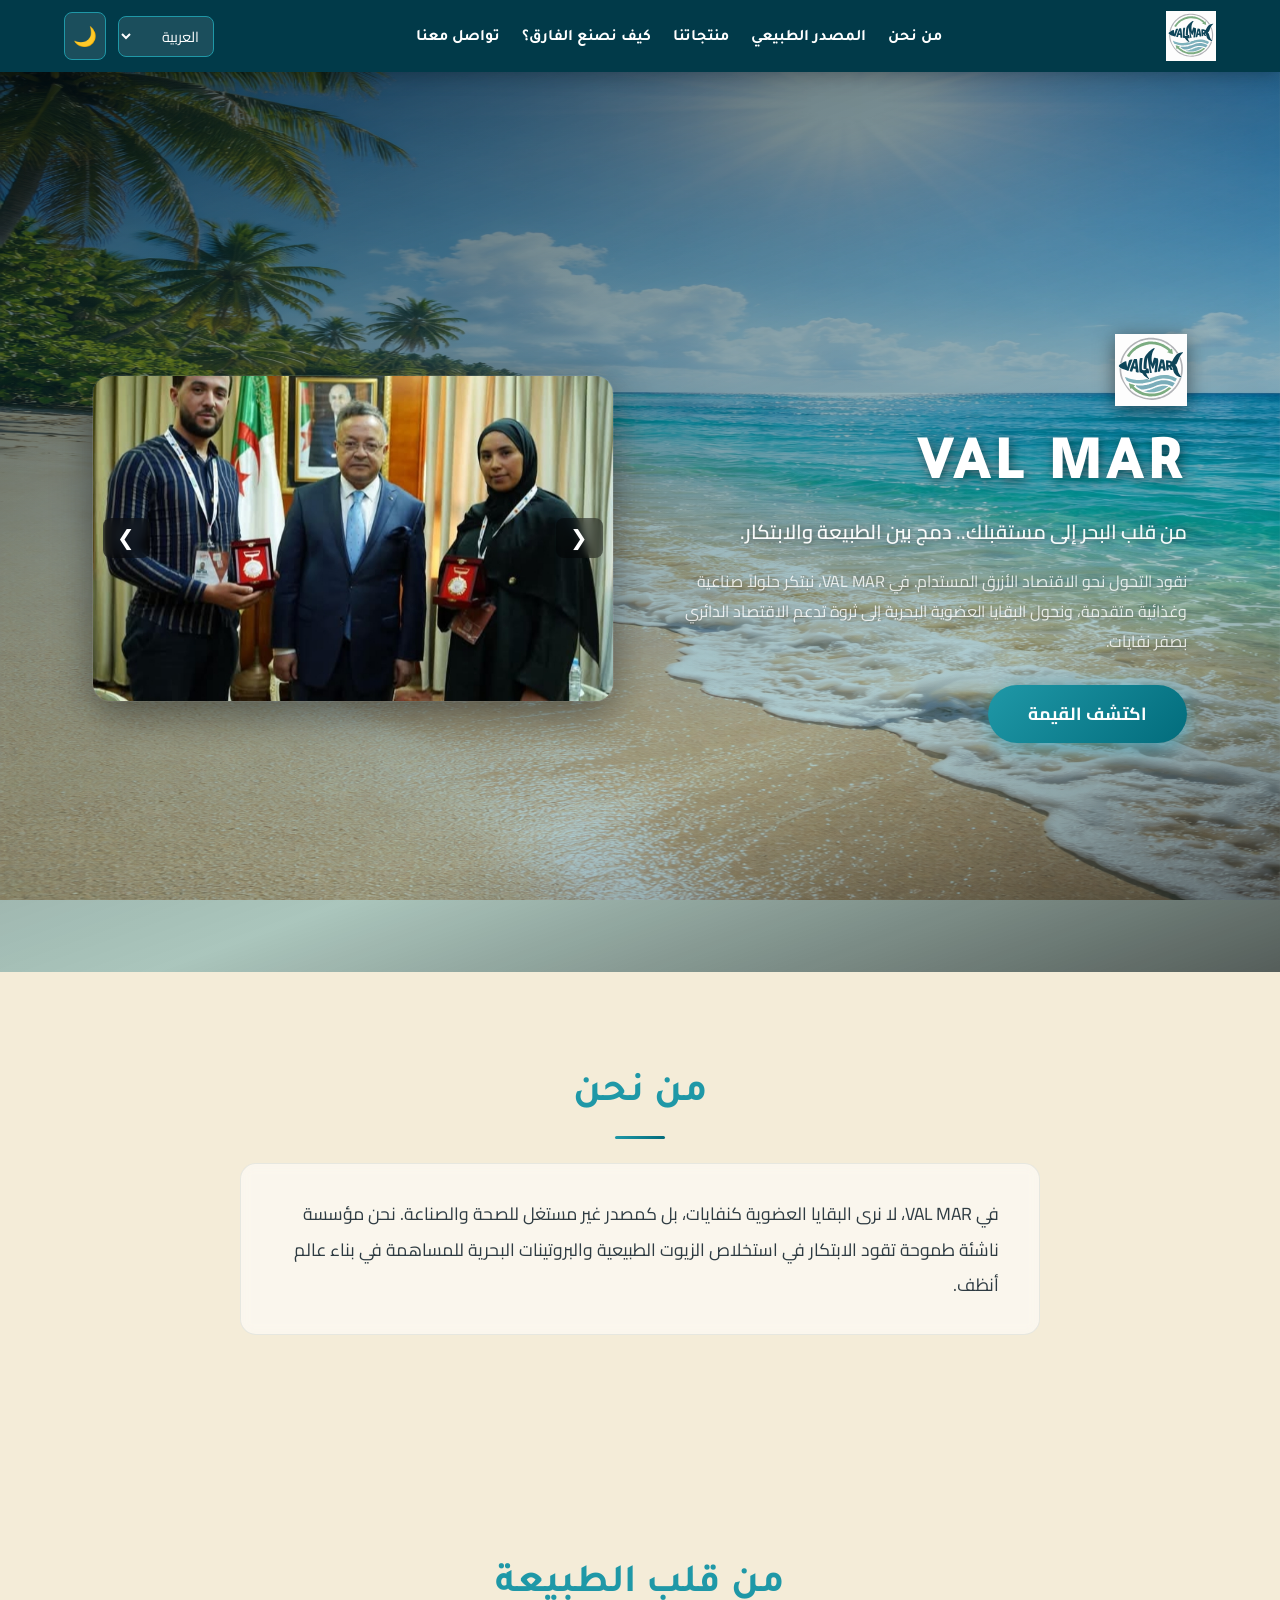
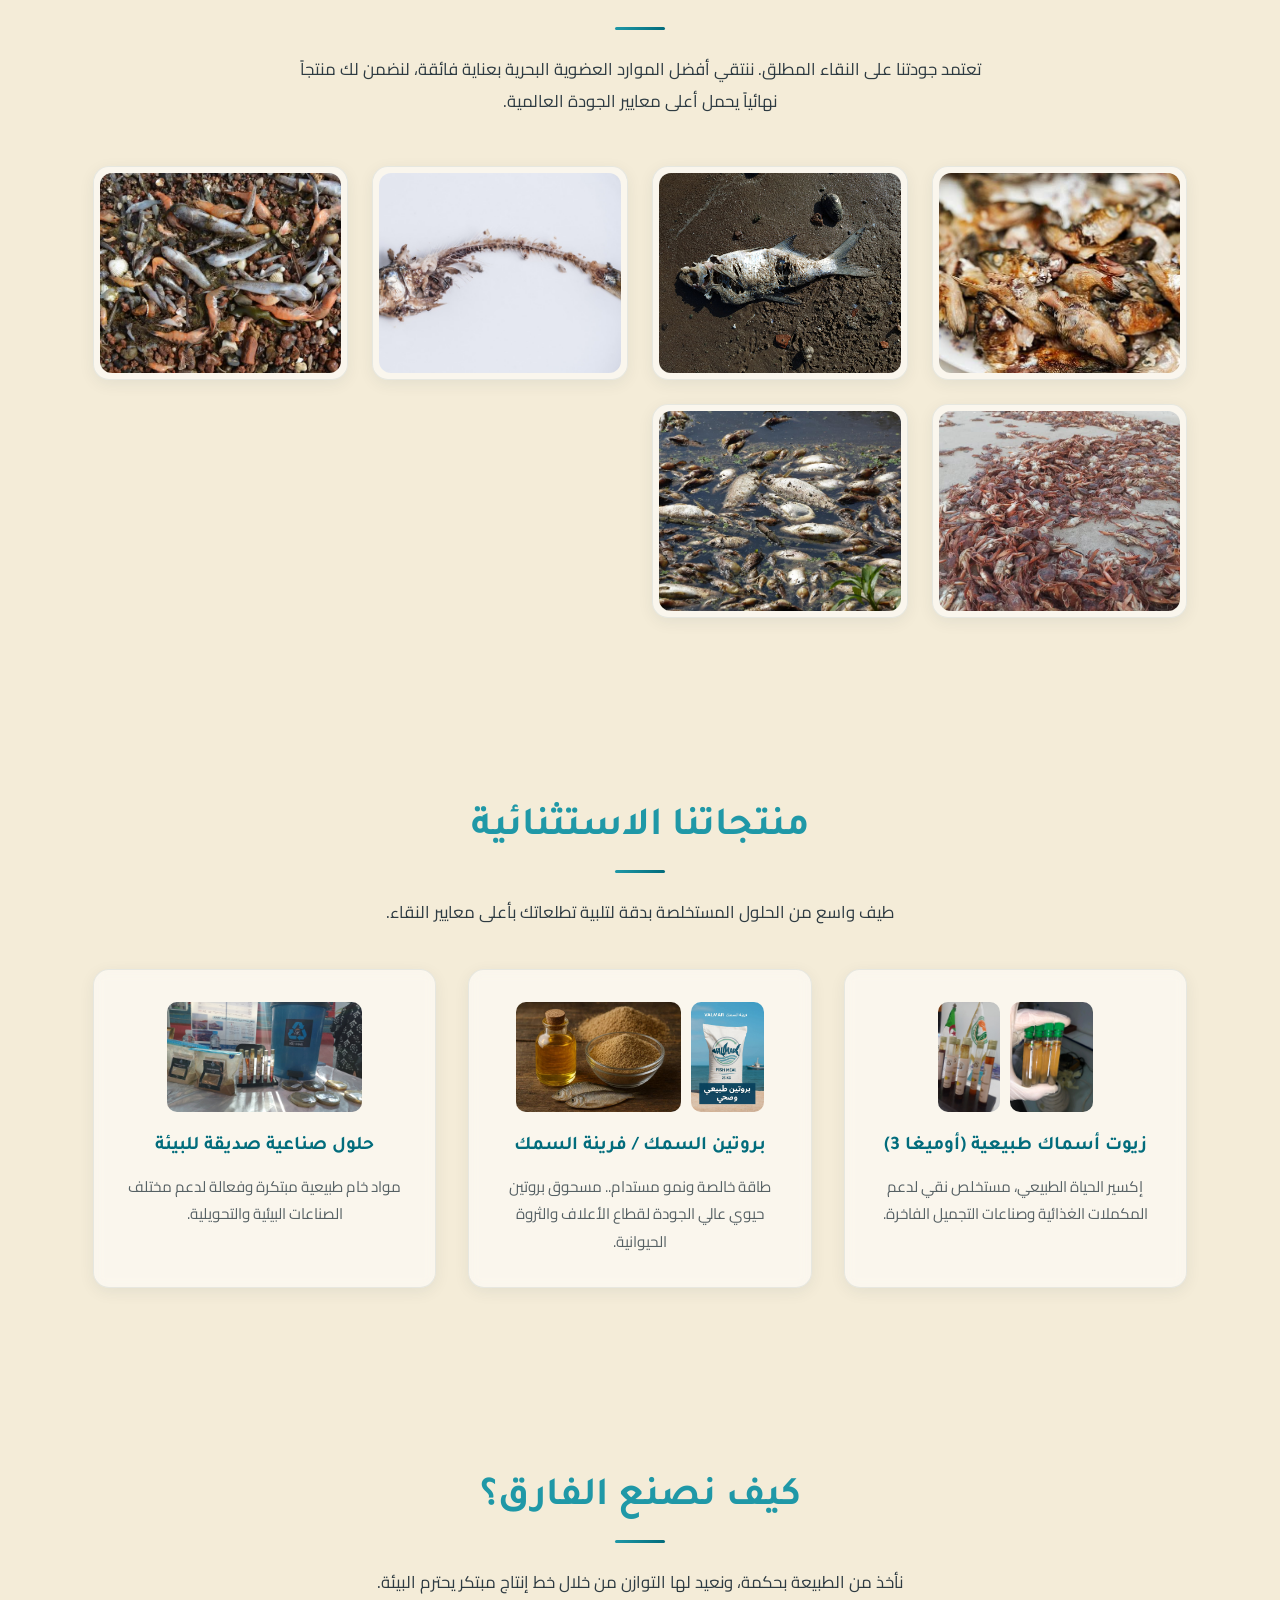
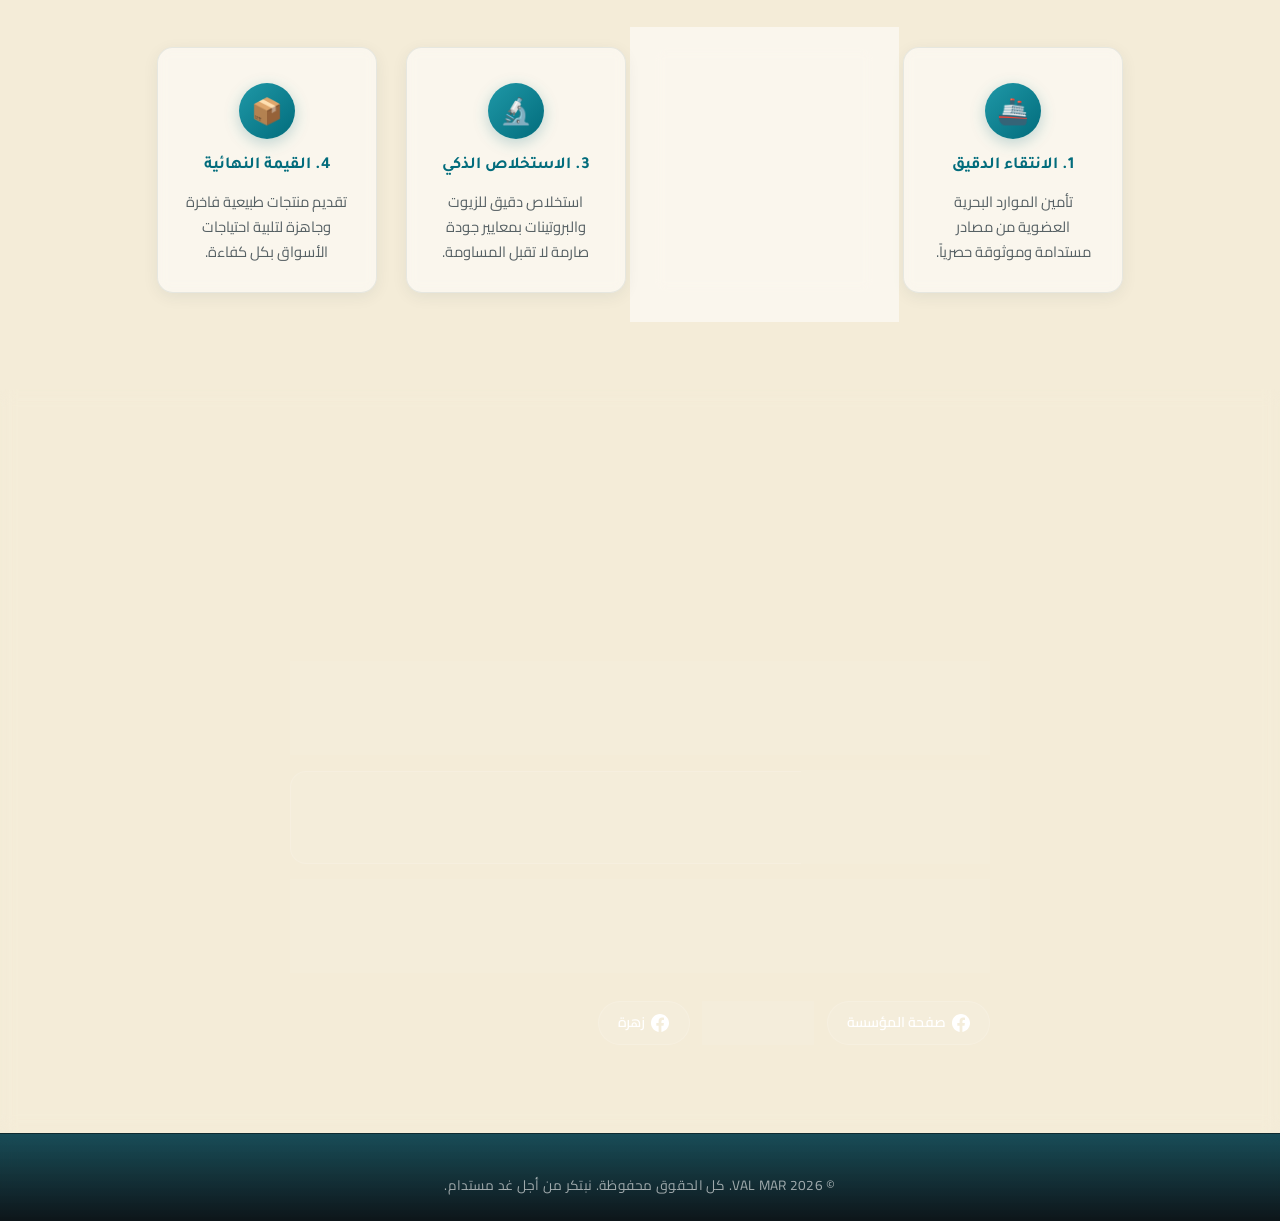
==== commit 064fc660: "Add files via upload" ====
--- a/index.html
+++ b/index.html
@@ -1,27 +1,37 @@
-<!DOCTYPE html>
+﻿<!DOCTYPE html>
 <html lang="ar" dir="rtl">
 <head>
     <meta charset="UTF-8">
     <meta name="viewport" content="width=device-width, initial-scale=1.0">
-    <meta name="description" content="VAL MAR — مؤسسة ناشئة متخصصة في تحويل البقايا العضوية للأسماك إلى زيوت طبيعية وبروتينات وأسمدة عضوية عالية الجودة.">
-    <meta property="og:title" content="VAL MAR - تحويل بقايا الأسماك إلى قيمة">
-    <meta property="og:description" content="نحو مستقبل مستدام من خلال تحويل البقايا العضوية للأسماك إلى منتجات ذات قيمة.">
-    <!-- TODO: تغيير og:image لرابط مطلق عند نشر الموقع (مثال: https://valmar.dz/files/logo/00.svg) -->
-    <meta property="og:image" content="files/logo/00.svg">
+    <meta name="description" content="مؤسسة ناشئة رائدة في تحويل البقايا العضوية للأسماك إلى حلول صناعية وغذائية. نبتكر من أجل اقتصاد دائري مستدام بصفر نفايات.">
+
+    <!-- Open Graph / Facebook -->
     <meta property="og:type" content="website">
+    <meta property="og:url" content="https://ayachineabdelkarim-cpu.github.io/VALMAR/">
+    <meta property="og:title" content="VAL MAR - نحو اقتصاد أزرق مستدام">
+    <meta property="og:description" content="مؤسسة ناشئة رائدة في تحويل البقايا العضوية للأسماك إلى حلول صناعية وغذائية. نبتكر من أجل اقتصاد دائري مستدام بصفر نفايات.">
+    <meta property="og:image" content="https://ayachineabdelkarim-cpu.github.io/VALMAR/hero-01.png">
+
+    <!-- Twitter -->
+    <meta property="twitter:card" content="summary_large_image">
+    <meta property="twitter:url" content="https://ayachineabdelkarim-cpu.github.io/VALMAR/">
+    <meta property="twitter:title" content="VAL MAR - نحو اقتصاد أزرق مستدام">
+    <meta property="twitter:description" content="مؤسسة ناشئة رائدة في تحويل البقايا العضوية للأسماك إلى حلول صناعية وغذائية. نبتكر من أجل اقتصاد دائري مستدام بصفر نفايات.">
+    <meta property="twitter:image" content="https://ayachineabdelkarim-cpu.github.io/VALMAR/hero-01.png">
+    
     <meta name="theme-color" content="#013A49">
     <title>VAL MAR - تحويل بقايا الأسماك إلى قيمة</title>
-    <link rel="icon" type="image/svg+xml" href="files/logo/00.svg">
+    <link rel="icon" type="image/svg+xml" href="./logo.svg">
     <link rel="preconnect" href="https://fonts.googleapis.com">
     <link rel="preconnect" href="https://fonts.gstatic.com" crossorigin>
     <link href="https://fonts.googleapis.com/css2?family=Cairo:wght@400;600;700&family=Tajawal:wght@500;700;800;900&display=swap" rel="stylesheet">
-    <link rel="stylesheet" href="style.css">
+    <link rel="stylesheet" href="./style.css">
 </head>
 <body>
     <header>
         <nav>
             <div class="logo">
-                <img src="files/logo/00.svg" alt="VAL MAR Logo" id="logo-img">
+                <img src="./logo.svg" alt="VAL MAR Logo" id="logo-img">
             </div>
             <ul class="nav-links">
                 <li><a href="#about" data-i18n="nav-about"><span class="nav-icon">🏢</span> من نحن</a></li>
@@ -69,7 +79,7 @@
             <div class="hero-inner">
                 <!-- Branding Side -->
                 <div class="hero-text" data-reveal>
-                    <img src="files/logo/00.svg" alt="VAL MAR Logo" class="hero-logo">
+                    <img src="./logo.svg" alt="VAL MAR Logo" class="hero-logo">
                     <h1 data-i18n="hero-title">VAL MAR</h1>
                     <p class="hero-tagline" data-i18n="hero-desc">نحو مستقبل مستدام من خلال تحويل البقايا العضوية للأسماك إلى منتجات ذات قيمة.</p>
                     <p class="hero-explanation" data-i18n="hero-explanation">مؤسسة ناشئة رائدة في تثمين الموارد البحرية، نسعى جاهدين لتحقيق الصفر نفايات وتوفير بدائل مستدامة وصديقة للبيئة لدعم الاقتصاد الدائري.</p>
@@ -80,16 +90,16 @@
                 <div class="hero-slider-side" data-reveal>
                     <div class="profile-slider-frame">
                         <div class="slider-track" id="hero-slider-track">
-                            <img src="files/profile/01.jpg" alt="Profile 1" class="profile-slide active" loading="lazy">
-                            <img src="files/profile/02.jpg" alt="Profile 2" class="profile-slide" loading="lazy">
-                            <img src="files/profile/03.jpg" alt="Profile 3" class="profile-slide" loading="lazy">
-                            <img src="files/profile/04.jpg" alt="Profile 4" class="profile-slide" loading="lazy">
-                            <img src="files/profile/05.jpg" alt="Profile 5" class="profile-slide" loading="lazy">
-                            <img src="files/profile/06.jpg" alt="Profile 6" class="profile-slide" loading="lazy">
-                            <img src="files/profile/07.jpg" alt="Profile 7" class="profile-slide" loading="lazy">
-                            <img src="files/profile/08.jpg" alt="Profile 8" class="profile-slide" loading="lazy">
-                            <img src="files/profile/09.jpg" alt="Profile 9" class="profile-slide" loading="lazy">
-                            <img src="files/profile/10.jpg" alt="Profile 10" class="profile-slide" loading="lazy">
+                            <img src="./profile-01.jpg" alt="Profile 1" class="profile-slide active" loading="lazy">
+                            <img src="./profile-02.jpg" alt="Profile 2" class="profile-slide" loading="lazy">
+                            <img src="./profile-03.jpg" alt="Profile 3" class="profile-slide" loading="lazy">
+                            <img src="./profile-04.jpg" alt="Profile 4" class="profile-slide" loading="lazy">
+                            <img src="./profile-05.jpg" alt="Profile 5" class="profile-slide" loading="lazy">
+                            <img src="./profile-06.jpg" alt="Profile 6" class="profile-slide" loading="lazy">
+                            <img src="./profile-07.jpg" alt="Profile 7" class="profile-slide" loading="lazy">
+                            <img src="./profile-08.jpg" alt="Profile 8" class="profile-slide" loading="lazy">
+                            <img src="./profile-09.jpg" alt="Profile 9" class="profile-slide" loading="lazy">
+                            <img src="./profile-10.jpg" alt="Profile 10" class="profile-slide" loading="lazy">
                         </div>
                         <button class="slider-nav prev" id="slider-prev" aria-label="السابق">❮</button>
                         <button class="slider-nav next" id="slider-next" aria-label="التالي">❯</button>
@@ -109,12 +119,12 @@
             <h2 data-i18n="raw-title" data-reveal>المادة الأولية</h2>
             <p data-i18n="raw-desc" data-reveal>نعتمد في إنتاجنا على أجود أنواع البقايا العضوية للأسماك، المختارة بعناية لضمان أعلى مستويات الجودة.</p>
             <div class="gallery" data-reveal>
-                <div class="gallery-item"><img src="files/Raw-materials/01.jpeg" alt="بقايا أسماك طازجة — المادة الأولية 1" loading="lazy"></div>
-                <div class="gallery-item"><img src="files/Raw-materials/02.jpg" alt="بقايا أسماك عضوية — المادة الأولية 2" loading="lazy"></div>
-                <div class="gallery-item"><img src="files/Raw-materials/03.jpg" alt="مخلفات الأسماك للمعالجة — المادة الأولية 3" loading="lazy"></div>
-                <div class="gallery-item"><img src="files/Raw-materials/04.jpeg" alt="بقايا أسماك عالية الجودة — المادة الأولية 4" loading="lazy"></div>
-                <div class="gallery-item"><img src="files/Raw-materials/05.jpg" alt="مواد خام من الأسماك — المادة الأولية 5" loading="lazy"></div>
-                <div class="gallery-item"><img src="files/Raw-materials/06.jpg" alt="بقايا عضوية للمعالجة — المادة الأولية 6" loading="lazy"></div>
+                <div class="gallery-item"><img src="./raw-01.jpeg" alt="بقايا أسماك طازجة — المادة الأولية 1" loading="lazy"></div>
+                <div class="gallery-item"><img src="./raw-02.jpg" alt="بقايا أسماك عضوية — المادة الأولية 2" loading="lazy"></div>
+                <div class="gallery-item"><img src="./raw-03.jpg" alt="مخلفات الأسماك للمعالجة — المادة الأولية 3" loading="lazy"></div>
+                <div class="gallery-item"><img src="./raw-04.jpeg" alt="بقايا أسماك عالية الجودة — المادة الأولية 4" loading="lazy"></div>
+                <div class="gallery-item"><img src="./raw-05.jpg" alt="مواد خام من الأسماك — المادة الأولية 5" loading="lazy"></div>
+                <div class="gallery-item"><img src="./raw-06.jpg" alt="بقايا عضوية للمعالجة — المادة الأولية 6" loading="lazy"></div>
             </div>
         </section>
 
@@ -125,22 +135,22 @@
             <div class="products-grid">
                 <div class="product-card" data-reveal>
                     <div class="product-icon">
-                        <img src="files/Products/02.jpg" alt="زيوت أسماك طبيعية" class="product-img">
-                        <img src="files/Products/04.jpg" alt="زيوت أسماك طبيعية" class="product-img" style="margin-inline-start: 10px;">
+                        <img src="./product-02.jpg" alt="زيوت أسماك طبيعية" class="product-img">
+                        <img src="./product-04.jpg" alt="زيوت أسماك طبيعية" class="product-img" style="margin-inline-start: 10px;">
                     </div>
                     <h3 data-i18n="prod1-title">زيوت أسماك طبيعية</h3>
                     <p data-i18n="prod1-desc">غنية بالأوميغا 3 وتستخدم في المكملات الغذائية ومستحضرات التجميل.</p>
                 </div>
                 <div class="product-card" data-reveal>
                     <div class="product-icon">
-                        <img src="files/Products/03.jpg" alt="بروتين السمك / فرينة السمك" class="product-img">
-                        <img src="files/Products/01.jpg" alt="بروتين السمك / فرينة السمك" class="product-img" style="margin-inline-start: 10px;">
+                        <img src="./product-03.jpg" alt="بروتين السمك / فرينة السمك" class="product-img">
+                        <img src="./product-01.jpg" alt="بروتين السمك / فرينة السمك" class="product-img" style="margin-inline-start: 10px;">
                     </div>
                     <h3 data-i18n="prod2-title">بروتين السمك / فرينة السمك</h3>
                     <p data-i18n="prod2-desc">مسحوق بروتين عالي الجودة يستخدم كعلف للحيوانات والأسماك.</p>
                 </div>
                 <div class="product-card" data-reveal>
-                    <div class="product-icon"><img src="files/Products/05.jpg" alt="حلول صناعية" class="product-img"></div>
+                    <div class="product-icon"><img src="./product-05.jpg" alt="حلول صناعية" class="product-img"></div>
                     <h3 data-i18n="prod5-title">حلول صناعية</h3>
                     <p data-i18n="prod5-desc">مواد خام طبيعية تستخدم في مختلف الصناعات البيئية.</p>
                 </div>
@@ -236,6 +246,6 @@
     <!-- Back to Top Button -->
     <button id="back-to-top" aria-label="العودة للأعلى" title="العودة للأعلى">↑</button>
 
-    <script src="script.js"></script>
+    <script src="./script.js"></script>
 </body>
 </html>
--- a/style.css
+++ b/style.css
@@ -1,4 +1,4 @@
-/* =====================================================
+﻿/* =====================================================
    VAL MAR — style.css (Enhanced)
    ===================================================== */
 
@@ -74,13 +74,13 @@
     content: '';
     position: fixed;
     top: 0; left: 0; right: 0; bottom: 0;
-    background: url('hero/01.png') center center / 100% 100% no-repeat;
+    background: url('hero-01.png') center center / 100% 100% no-repeat;
     z-index: -1;
     transition: background-image 0.4s ease;
 }
 
 [data-theme="dark"] body::before {
-    background-image: url('hero/02.png');
+    background-image: url('hero-02.png');
 }
 
 /* Selection */
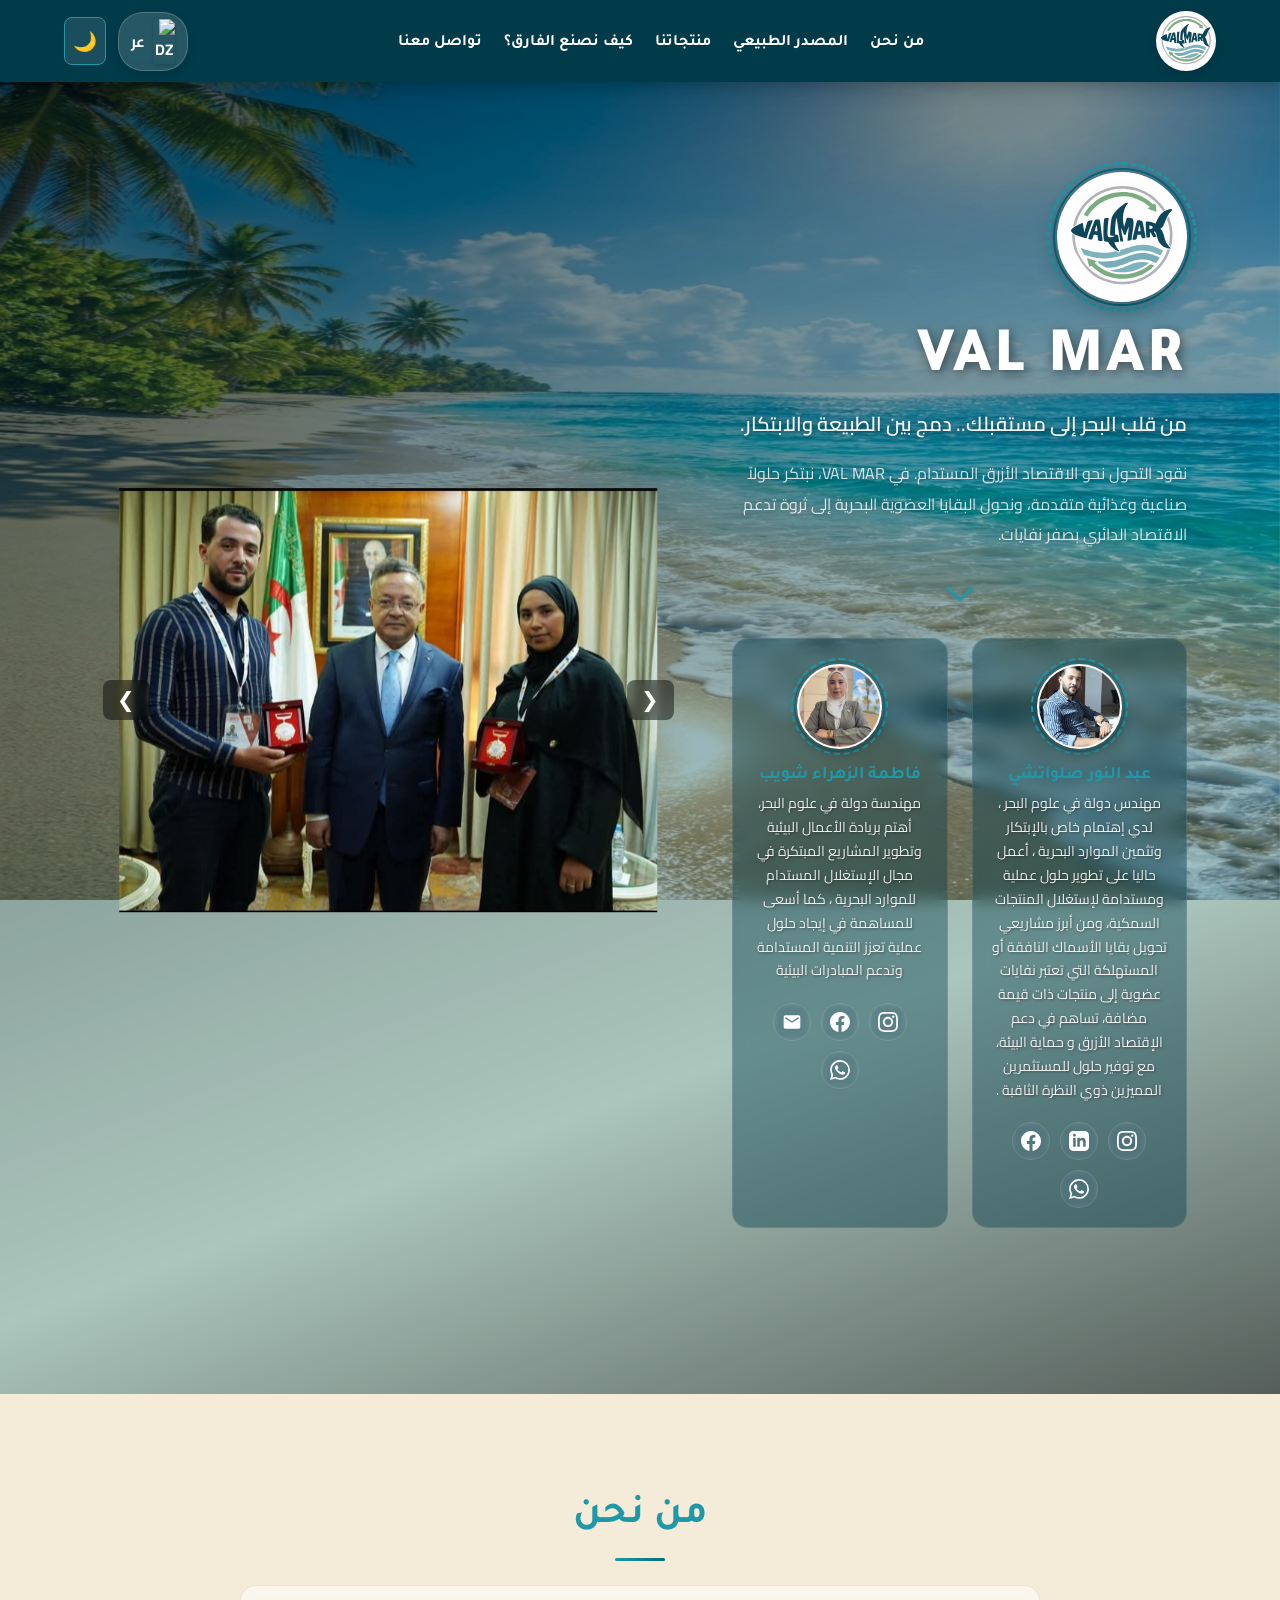
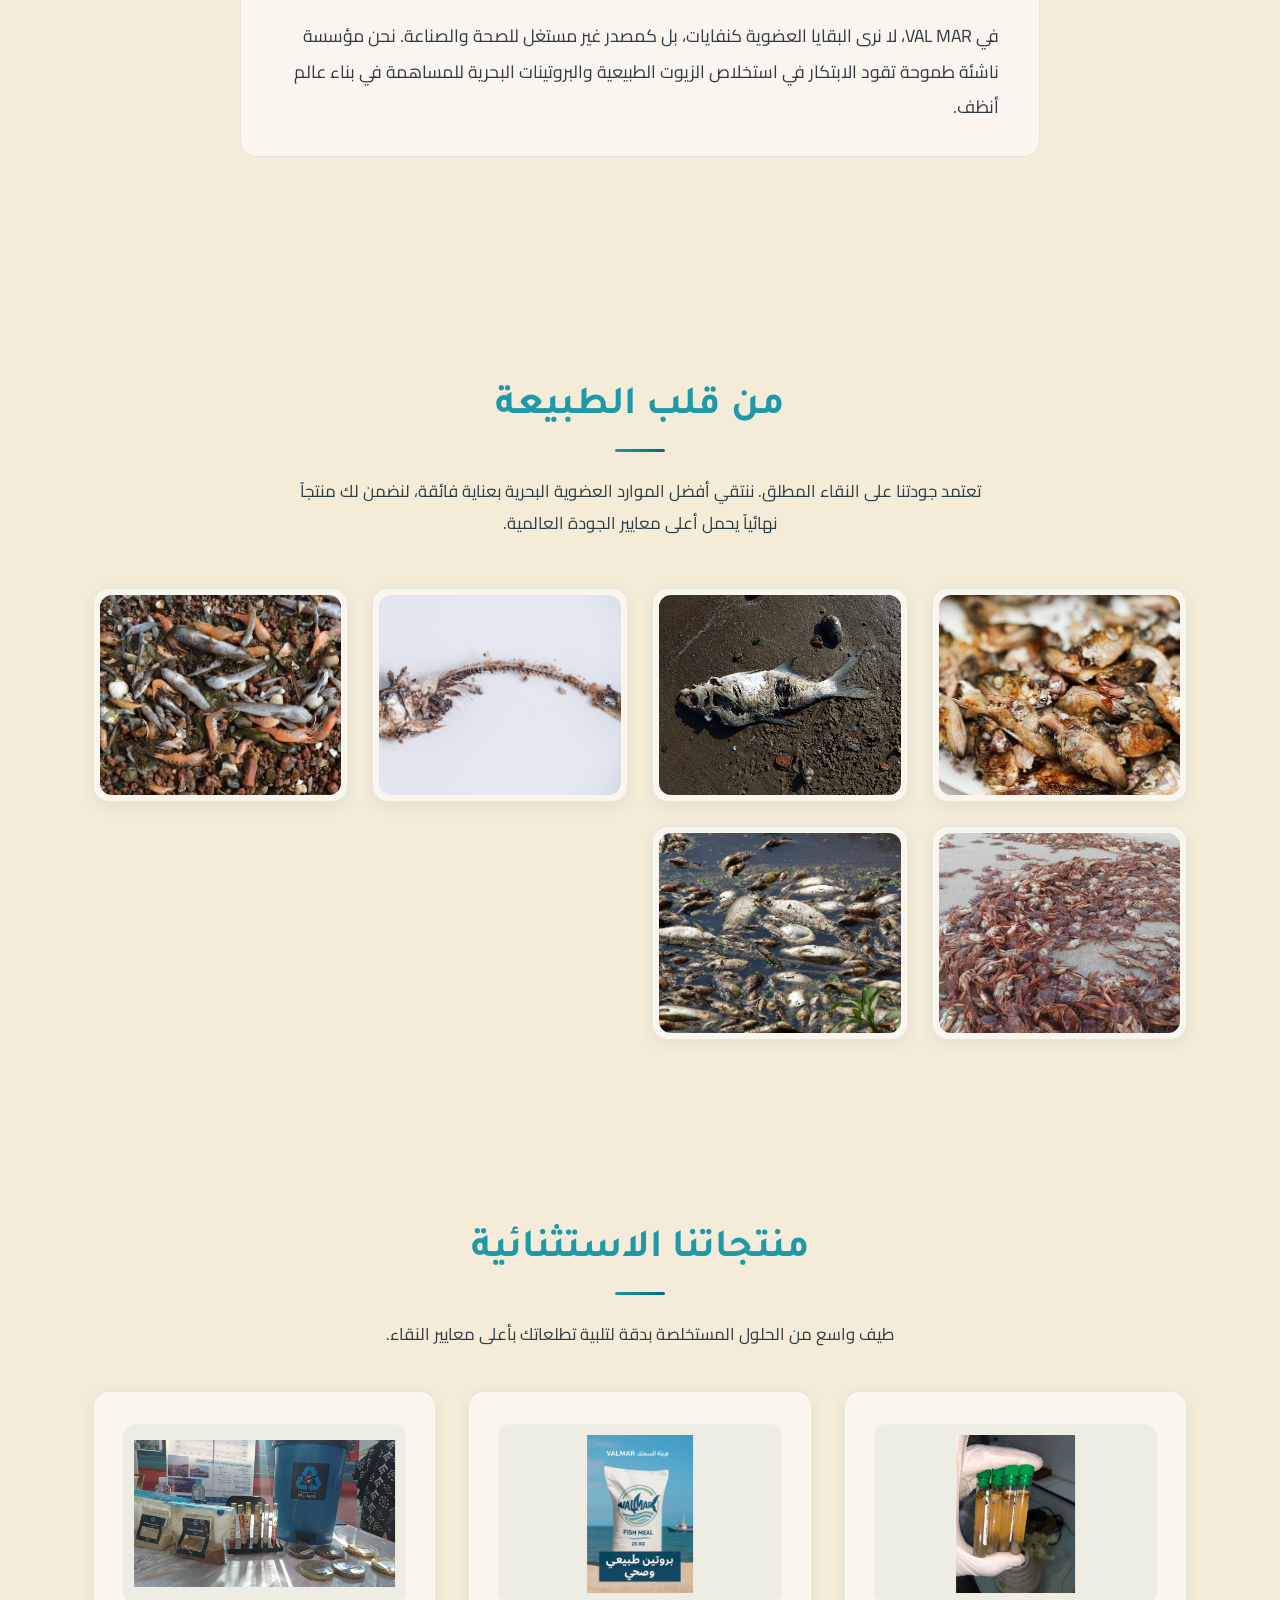
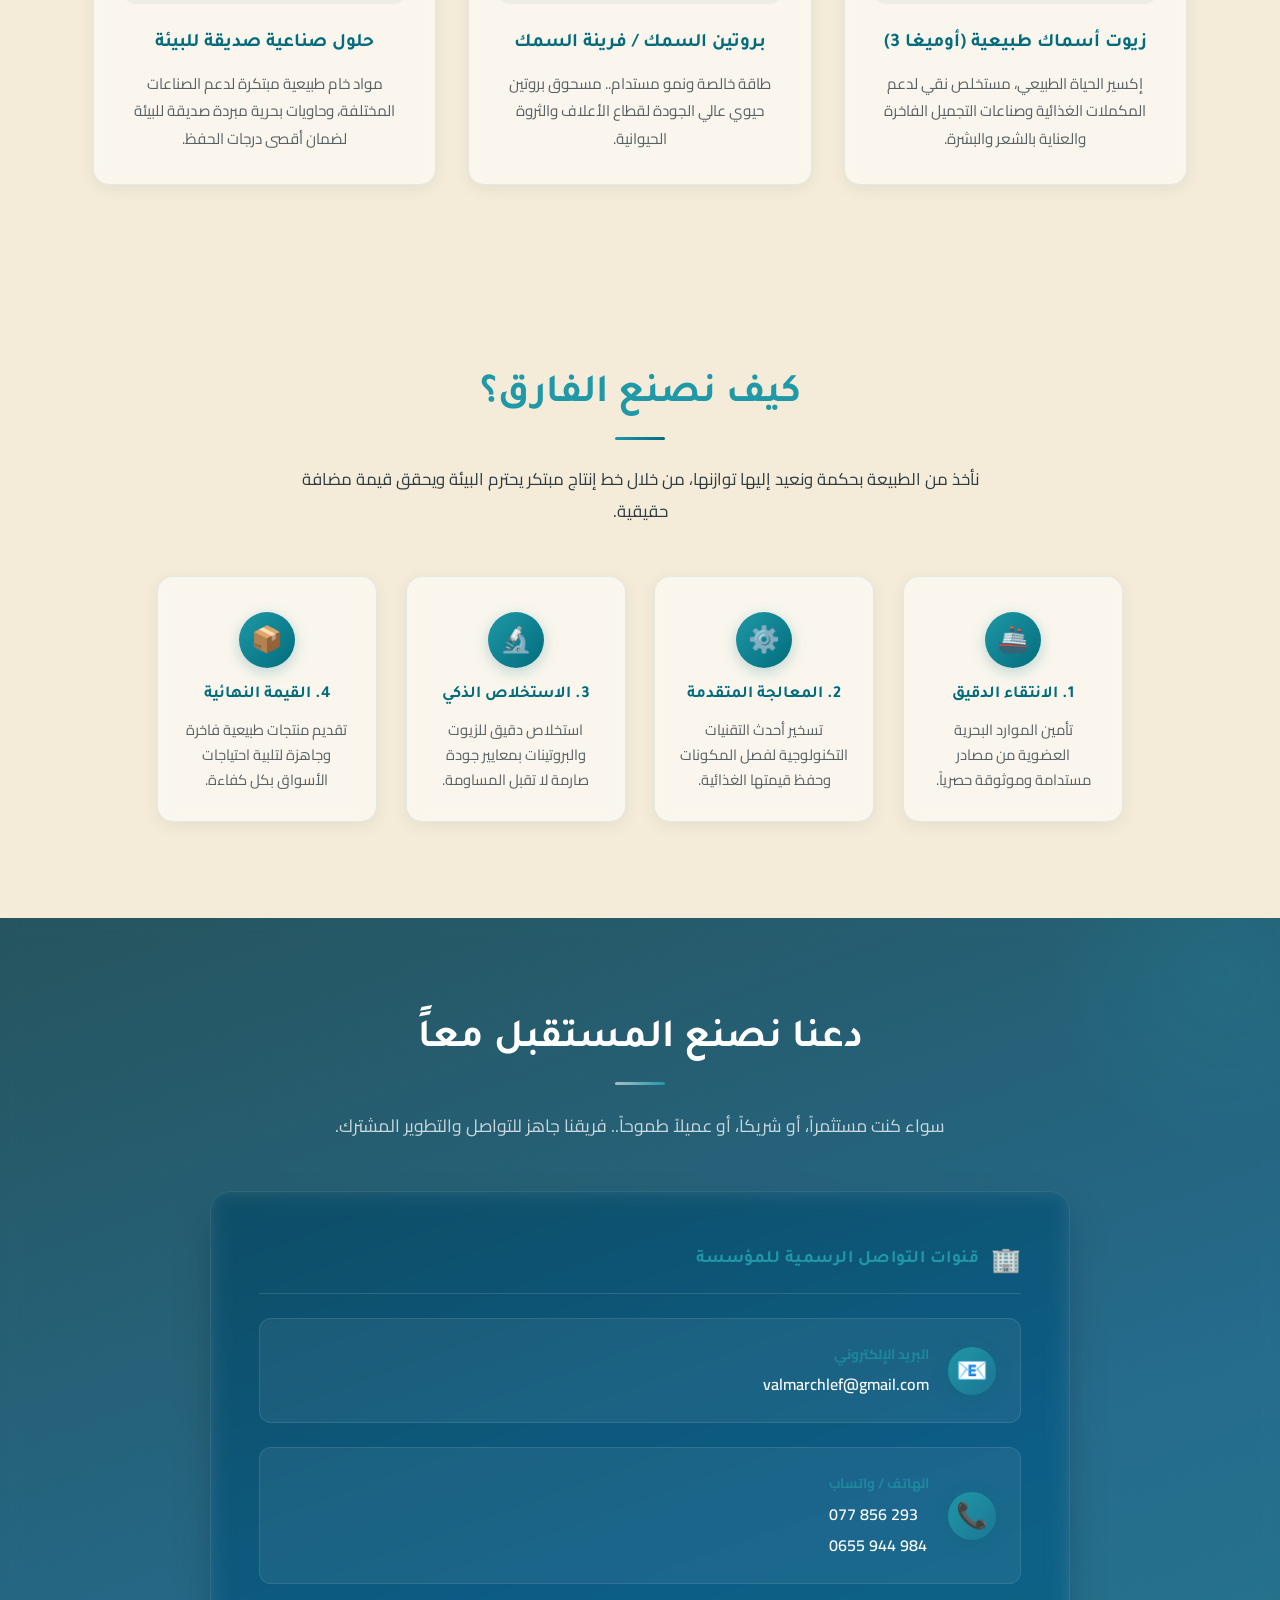
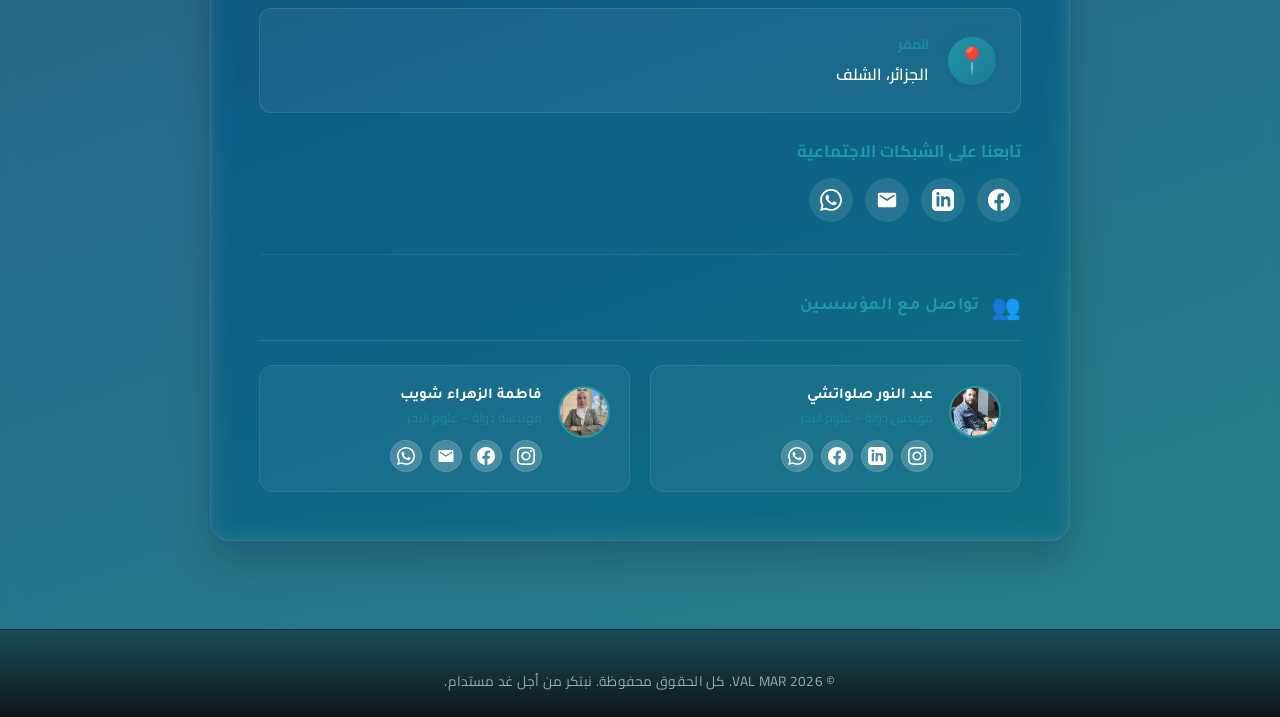
==== commit c89d8e58: "Add files via upload" ====
--- a/index.html
+++ b/index.html
@@ -1,26 +1,193 @@
-﻿<!DOCTYPE html>
+<!DOCTYPE html>
 <html lang="ar" dir="rtl">
 <head>
     <meta charset="UTF-8">
     <meta name="viewport" content="width=device-width, initial-scale=1.0">
-    <meta name="description" content="مؤسسة ناشئة رائدة في تحويل البقايا العضوية للأسماك إلى حلول صناعية وغذائية. نبتكر من أجل اقتصاد دائري مستدام بصفر نفايات.">
-
-    <!-- Open Graph / Facebook -->
+
+    <!-- ===== PRIMARY SEO META TAGS ===== -->
+    <title>VAL MAR | تثمين بقايا الأسماك — زيوت أوميغا 3، بروتين سمكي، الشلف، الجزائر</title>
+    <meta name="description" content="VAL MAR مؤسسة جزائرية ناشئة متخصصة في تثمين البقايا العضوية للأسماك وتحويلها إلى زيوت طبيعية أوميغا 3، بروتين سمكي، وحلول صناعية صديقة للبيئة. ندعم الاقتصاد الأزرق المستدام بصفر نفايات — الشلف، الجزائر.">
+    <meta name="keywords" content="VAL MAR, تثمين بقايا الأسماك, زيت السمك, أوميغا 3, بروتين سمكي, فرينة الأسماك, اقتصاد أزرق, اقتصاد دائري, صفر نفايات, الشلف, الجزائر, valorisation déchets poisson, huile de poisson, protéine de poisson, fish oil, fish meal, blue economy, Algeria, Chlef, économie circulaire, déchets organiques marins, startup algérienne, marine resources">
+    <meta name="author" content="VAL MAR — Abdennour Salaouatchi & Fatima Zohra Chouieb">
+    <meta name="robots" content="index, follow, max-snippet:-1, max-image-preview:large, max-video-preview:-1">
+    <meta name="theme-color" content="#013A49">
+
+    <!-- ===== GEO / LOCAL SEO ===== -->
+    <meta name="geo.region" content="DZ-02">
+    <meta name="geo.placename" content="Chlef, Algérie">
+    <meta name="geo.position" content="36.1652;1.3317">
+    <meta name="ICBM" content="36.1652, 1.3317">
+    <meta name="language" content="Arabic, French, English">
+
+    <!-- ===== CANONICAL & HREFLANG ===== -->
+    <link rel="canonical" href="https://ayachineabdelkarim-cpu.github.io/VALMAR/">
+    <link rel="alternate" hreflang="ar" href="https://ayachineabdelkarim-cpu.github.io/VALMAR/">
+    <link rel="alternate" hreflang="fr" href="https://ayachineabdelkarim-cpu.github.io/VALMAR/">
+    <link rel="alternate" hreflang="en" href="https://ayachineabdelkarim-cpu.github.io/VALMAR/">
+    <link rel="alternate" hreflang="x-default" href="https://ayachineabdelkarim-cpu.github.io/VALMAR/">
+
+    <!-- ===== OPEN GRAPH (Facebook / LinkedIn / WhatsApp) ===== -->
     <meta property="og:type" content="website">
+    <meta property="og:site_name" content="VAL MAR">
+    <meta property="og:locale" content="ar_DZ">
+    <meta property="og:locale:alternate" content="fr_DZ">
+    <meta property="og:locale:alternate" content="en_US">
     <meta property="og:url" content="https://ayachineabdelkarim-cpu.github.io/VALMAR/">
-    <meta property="og:title" content="VAL MAR - نحو اقتصاد أزرق مستدام">
-    <meta property="og:description" content="مؤسسة ناشئة رائدة في تحويل البقايا العضوية للأسماك إلى حلول صناعية وغذائية. نبتكر من أجل اقتصاد دائري مستدام بصفر نفايات.">
-    <meta property="og:image" content="https://ayachineabdelkarim-cpu.github.io/VALMAR/hero-01.png">
-
-    <!-- Twitter -->
-    <meta property="twitter:card" content="summary_large_image">
-    <meta property="twitter:url" content="https://ayachineabdelkarim-cpu.github.io/VALMAR/">
-    <meta property="twitter:title" content="VAL MAR - نحو اقتصاد أزرق مستدام">
-    <meta property="twitter:description" content="مؤسسة ناشئة رائدة في تحويل البقايا العضوية للأسماك إلى حلول صناعية وغذائية. نبتكر من أجل اقتصاد دائري مستدام بصفر نفايات.">
-    <meta property="twitter:image" content="https://ayachineabdelkarim-cpu.github.io/VALMAR/hero-01.png">
-    
-    <meta name="theme-color" content="#013A49">
-    <title>VAL MAR - تحويل بقايا الأسماك إلى قيمة</title>
+    <meta property="og:title" content="VAL MAR — تثمين بقايا الأسماك | Valorisation des Ressources Marines | Chlef, Algérie">
+    <meta property="og:description" content="مؤسسة ناشئة رائدة في تحويل البقايا العضوية للأسماك إلى زيوت أوميغا 3، بروتين سمكي وحلول صناعية مستدامة. Startup algérienne spécialisée dans la valorisation des résidus marins — économie bleue, zéro déchet.">
+    <meta property="og:image" content="https://ayachineabdelkarim-cpu.github.io/VALMAR/og-preview.png">
+    <meta property="og:image:width" content="1200">
+    <meta property="og:image:height" content="630">
+    <meta property="og:image:alt" content="VAL MAR — Valorisation des Ressources Marines, Chlef Algérie">
+    <meta property="og:image:type" content="image/png">
+
+    <!-- ===== TWITTER CARD ===== -->
+    <meta name="twitter:card" content="summary_large_image">
+    <meta name="twitter:site" content="@VAL_MAR_DZ">
+    <meta name="twitter:url" content="https://ayachineabdelkarim-cpu.github.io/VALMAR/">
+    <meta name="twitter:title" content="VAL MAR — تثمين بقايا الأسماك | Chlef, Algérie">
+    <meta name="twitter:description" content="مؤسسة جزائرية ناشئة: زيوت سمك طبيعية أوميغا 3، بروتين سمكي، حلول صناعية صديقة للبيئة. Startup algérienne — économie bleue & circulaire, zéro déchet.">
+    <meta name="twitter:image" content="https://ayachineabdelkarim-cpu.github.io/VALMAR/og-preview.png">
+    <meta name="twitter:image:alt" content="VAL MAR — Valorisation des ressources marines, Algérie">
+
+    <!-- ===== JSON-LD STRUCTURED DATA ===== -->
+    <script type="application/ld+json">
+    {
+      "@context": "https://schema.org",
+      "@graph": [
+        {
+          "@type": "Organization",
+          "@id": "https://ayachineabdelkarim-cpu.github.io/VALMAR/#organization",
+          "name": "VAL MAR",
+          "alternateName": ["Valorisation des Ressources Marines", "فال مار", "تثمين الموارد البحرية"],
+          "url": "https://ayachineabdelkarim-cpu.github.io/VALMAR/",
+          "logo": "https://ayachineabdelkarim-cpu.github.io/VALMAR/logo.svg",
+          "image": "https://ayachineabdelkarim-cpu.github.io/VALMAR/og-preview.png",
+          "description": "Startup algérienne spécialisée dans la valorisation des résidus organiques de poissons en huiles naturelles Omega-3, protéines marines et solutions industrielles écologiques. Supporting the blue economy and zero-waste circular economy.",
+          "foundingDate": "2024",
+          "foundingLocation": {
+            "@type": "Place",
+            "name": "Chlef, Algérie",
+            "address": {
+              "@type": "PostalAddress",
+              "addressLocality": "Chlef",
+              "addressCountry": "DZ"
+            }
+          },
+          "contactPoint": [
+            {
+              "@type": "ContactPoint",
+              "telephone": "+213-77-856-293",
+              "contactType": "customer service",
+              "availableLanguage": ["Arabic", "French"]
+            },
+            {
+              "@type": "ContactPoint",
+              "telephone": "+213-655-944-984",
+              "contactType": "sales",
+              "availableLanguage": ["Arabic", "French"]
+            },
+            {
+              "@type": "ContactPoint",
+              "email": "valmarchlef@gmail.com",
+              "contactType": "general"
+            }
+          ],
+          "sameAs": [
+            "https://www.facebook.com/profile.php?id=61578348294133",
+            "https://www.linkedin.com/company/111141139/"
+          ],
+          "founder": [
+            {
+              "@type": "Person",
+              "name": "Abdennour Salaouatchi",
+              "alternateName": "عبد النور صلواتشي",
+              "jobTitle": "Co-Founder & Marine Sciences Engineer",
+              "sameAs": [
+                "https://www.linkedin.com/in/abdenour-salaouatchi-a2894b247",
+                "https://www.instagram.com/salaouatchi_abdenour"
+              ]
+            },
+            {
+              "@type": "Person",
+              "name": "Fatima Zohra Chouieb",
+              "alternateName": "فاطمة الزهراء شويب",
+              "jobTitle": "Co-Founder & Marine Sciences Engineer",
+              "email": "chouiebfatimazahra@gmail.com",
+              "sameAs": [
+                "https://www.instagram.com/zol_ach"
+              ]
+            }
+          ],
+          "hasOfferCatalog": {
+            "@type": "OfferCatalog",
+            "name": "Marine Value-Added Products",
+            "itemListElement": [
+              {
+                "@type": "Offer",
+                "itemOffered": {
+                  "@type": "Product",
+                  "name": "Huile de Poisson Naturelle (Oméga-3)",
+                  "alternateName": "زيت السمك الطبيعي - أوميغا 3",
+                  "description": "Extrait pur d'huile de poisson riche en Omega-3 pour les compléments alimentaires, cosmétiques et soins capillaires.",
+                  "category": "Marine Oils"
+                }
+              },
+              {
+                "@type": "Offer",
+                "itemOffered": {
+                  "@type": "Product",
+                  "name": "Protéine / Farine de Poisson",
+                  "alternateName": "بروتين السمك / فرينة السمك",
+                  "description": "Poudre de protéines marines de haute qualité pour l'aquaculture et l'alimentation animale.",
+                  "category": "Fish Meal & Protein"
+                }
+              },
+              {
+                "@type": "Offer",
+                "itemOffered": {
+                  "@type": "Product",
+                  "name": "Solutions Industrielles Écologiques",
+                  "alternateName": "حلول صناعية صديقة للبيئة",
+                  "description": "Matières premières marines innovantes et conteneurs réfrigérés écologiques pour industries diverses.",
+                  "category": "Industrial Solutions"
+                }
+              }
+            ]
+          },
+          "knowsAbout": [
+            "Fish Waste Valorization",
+            "Blue Economy",
+            "Circular Economy",
+            "Fish Oil Omega-3",
+            "Fish Meal",
+            "Marine Biotechnology",
+            "Sustainable Fisheries",
+            "Zero Waste",
+            "تثمين نفايات الأسماك",
+            "الاقتصاد الأزرق",
+            "Valorisation des déchets de poisson",
+            "Économie bleue"
+          ]
+        },
+        {
+          "@type": "WebSite",
+          "@id": "https://ayachineabdelkarim-cpu.github.io/VALMAR/#website",
+          "url": "https://ayachineabdelkarim-cpu.github.io/VALMAR/",
+          "name": "VAL MAR — Valorisation des Ressources Marines",
+          "description": "Site officiel de VAL MAR, startup algérienne spécialisée dans la valorisation des résidus organiques de poissons.",
+          "publisher": { "@id": "https://ayachineabdelkarim-cpu.github.io/VALMAR/#organization" },
+          "inLanguage": ["ar", "fr", "en", "es", "ru"],
+          "potentialAction": {
+            "@type": "SearchAction",
+            "target": "https://ayachineabdelkarim-cpu.github.io/VALMAR/?q={search_term_string}",
+            "query-input": "required name=search_term_string"
+          }
+        }
+      ]
+    }
+    </script>
+
     <link rel="icon" type="image/svg+xml" href="./logo.svg">
     <link rel="preconnect" href="https://fonts.googleapis.com">
     <link rel="preconnect" href="https://fonts.gstatic.com" crossorigin>
@@ -39,29 +206,19 @@
                 <li><a href="#products" data-i18n="nav-products"><span class="nav-icon">📦</span> منتجاتنا</a></li>
                 <li><a href="#process" data-i18n="nav-process"><span class="nav-icon">⚙️</span> عمليتنا</a></li>
                 <li><a href="#contact" data-i18n="nav-contact"><span class="nav-icon">📞</span> تواصل معنا</a></li>
-                <!-- Mobile-only controls (hidden on desktop via CSS) -->
-                <li class="mobile-controls-item">
-                    <div class="mobile-controls">
-                        <select id="lang-select-mobile" aria-label="اختر اللغة" class="lang-select-clone">
-                            <option value="ar">العربية</option>
-                            <option value="en">English</option>
-                            <option value="fr">Français</option>
-                            <option value="es">Español</option>
-                            <option value="ru">Русский</option>
-                        </select>
-                        <button id="theme-toggle-mobile" aria-label="تبديل الوضع الداكن" class="theme-toggle-clone">🌙</button>
-                    </div>
-                </li>
             </ul>
 
             <div class="controls">
-                <select id="lang-select" aria-label="اختر اللغة">
-                    <option value="ar">العربية</option>
-                    <option value="en">English</option>
-                    <option value="fr">Français</option>
-                    <option value="es">Español</option>
-                    <option value="ru">Русский</option>
-                </select>
+                <div class="lang-switcher">
+                    <button id="current-lang-btn" class="lang-btn" aria-label="اختر اللغة"><img src="https://flagcdn.com/w20/dz.png" alt="DZ"> عر</button>
+                    <ul class="lang-dropdown" id="lang-menu">
+                        <li data-lang="ar"><img src="https://flagcdn.com/w20/dz.png" alt="DZ"> العربية</li>
+                        <li data-lang="en"><img src="https://flagcdn.com/w20/us.png" alt="US"> English</li>
+                        <li data-lang="fr"><img src="https://flagcdn.com/w20/fr.png" alt="FR"> Français</li>
+                        <li data-lang="es"><img src="https://flagcdn.com/w20/es.png" alt="ES"> Español</li>
+                        <li data-lang="ru"><img src="https://flagcdn.com/w20/ru.png" alt="RU"> Русский</li>
+                    </ul>
+                </div>
                 <button id="theme-toggle" aria-label="تبديل الوضع الداكن">🌙</button>
             </div>
 
@@ -79,11 +236,75 @@
             <div class="hero-inner">
                 <!-- Branding Side -->
                 <div class="hero-text" data-reveal>
-                    <img src="./logo.svg" alt="VAL MAR Logo" class="hero-logo">
+                    <div class="hero-logo-container">
+                        <img src="./logo.svg" alt="VAL MAR Logo" class="hero-logo">
+                    </div>
                     <h1 data-i18n="hero-title">VAL MAR</h1>
                     <p class="hero-tagline" data-i18n="hero-desc">نحو مستقبل مستدام من خلال تحويل البقايا العضوية للأسماك إلى منتجات ذات قيمة.</p>
                     <p class="hero-explanation" data-i18n="hero-explanation">مؤسسة ناشئة رائدة في تثمين الموارد البحرية، نسعى جاهدين لتحقيق الصفر نفايات وتوفير بدائل مستدامة وصديقة للبيئة لدعم الاقتصاد الدائري.</p>
-                    <a href="#products" class="cta-btn" data-i18n="cta-btn">اكتشف منتجاتنا</a>
+                    
+                    <!-- Arrow down to founders -->
+                    <div class="founders-pointer">
+                        <span class="arrow-down"></span>
+                    </div>
+
+                    <!-- Founders Section -->
+                    <div class="founders-section">
+                        <div class="founder-card">
+                            <div class="founder-img-container">
+                                <img src="./abdennour.jpeg" alt="عبد النور صلواتشي" class="founder-img">
+                            </div>
+                            <div class="founder-info">
+                                <h3 data-i18n="founder1-name">عبد النور صلواتشي</h3>
+                                <p data-i18n="founder1-desc">مهندس دولة في علوم البحر ، لدي إهتمام خاص بالإبتكار وتثمين الموارد البحرية ، أعمل حاليا على تطوير حلول عملية ومستدامة لإستغلال المنتجات السمكية، ومن أبرز مشاريعي تحويل بقايا الأسماك النافقة أو المستهلكة التي تعتبر نفايات عضوية إلى منتجات ذات قيمة مضافة، تساهم في دعم الإقتصاد الأزرق و حماية البيئة، مع توفير حلول للمستثمرين المميزين ذوي النظرة الثاقبة .</p>
+                                <div class="founder-socials">
+                                    <a href="https://www.instagram.com/salaouatchi_abdenour?igsh=cnJ3YXpieHU4dzF5" target="_blank" class="fsoc-icon fsoc-instagram" aria-label="Instagram" data-tooltip="Instagram">
+                                        <svg viewBox="0 0 24 24" width="20" height="20" fill="currentColor"><path d="M12 2.163c3.204 0 3.584.012 4.85.07 3.252.148 4.771 1.691 4.919 4.919.058 1.265.069 1.645.069 4.849 0 3.205-.012 3.584-.069 4.849-.149 3.225-1.664 4.771-4.919 4.919-1.266.058-1.644.07-4.85.07-3.204 0-3.584-.012-4.849-.07-3.26-.149-4.771-1.699-4.919-4.92-.058-1.265-.07-1.644-.07-4.849 0-3.204.013-3.583.07-4.849.149-3.227 1.664-4.771 4.919-4.919 1.266-.057 1.645-.069 4.849-.069zm0-2.163c-3.259 0-3.667.014-4.947.072-4.358.2-6.78 2.618-6.98 6.98-.059 1.281-.073 1.689-.073 4.948 0 3.259.014 3.668.072 4.948.2 4.358 2.618 6.78 6.98 6.98 1.281.058 1.689.072 4.948.072 3.259 0 3.668-.014 4.948-.072 4.354-.2 6.782-2.618 6.979-6.98.059-1.28.073-1.689.073-4.948 0-3.259-.014-3.667-.072-4.947-.196-4.354-2.617-6.78-6.979-6.98-1.281-.059-1.69-.073-4.949-.073zm0 5.838c-3.403 0-6.162 2.759-6.162 6.162s2.759 6.163 6.162 6.163 6.162-2.759 6.162-6.163c0-3.403-2.759-6.162-6.162-6.162zm0 10.162c-2.209 0-4-1.79-4-4 0-2.209 1.791-4 4-4s4 1.791 4 4c0 2.21-1.791 4-4 4zm6.406-11.845c-.796 0-1.441.645-1.441 1.44s.645 1.44 1.441 1.44c.795 0 1.439-.645 1.439-1.44s-.644-1.44-1.439-1.44z"/></svg>
+                                        <span class="fsoc-tooltip">Instagram</span>
+                                    </a>
+                                    <a href="https://www.linkedin.com/in/abdenour-salaouatchi-a2894b247" target="_blank" class="fsoc-icon fsoc-linkedin" aria-label="LinkedIn" data-tooltip="LinkedIn">
+                                        <svg viewBox="0 0 24 24" width="20" height="20" fill="currentColor"><path d="M19 0h-14c-2.761 0-5 2.239-5 5v14c0 2.761 2.239 5 5 5h14c2.762 0 5-2.239 5-5v-14c0-2.761-2.238-5-5-5zm-11 19h-3v-11h3v11zm-1.5-12.268c-.966 0-1.75-.79-1.75-1.764s.784-1.764 1.75-1.764 1.75.79 1.75 1.764-.783 1.764-1.75 1.764zm13.5 12.268h-3v-5.604c0-3.368-4-3.113-4 0v5.604h-3v-11h3v1.765c1.396-2.586 7-2.777 7 2.476v6.759z"/></svg>
+                                        <span class="fsoc-tooltip">LinkedIn</span>
+                                    </a>
+                                    <a href="https://www.facebook.com/abdennour.salaouatchi" target="_blank" class="fsoc-icon fsoc-facebook" aria-label="Facebook" data-tooltip="Facebook">
+                                        <svg viewBox="0 0 24 24" width="20" height="20" fill="currentColor"><path d="M24 12.073c0-6.627-5.373-12-12-12s-12 5.373-12 12c0 5.99 4.388 10.954 10.125 11.854v-8.385H7.078v-3.47h3.047V9.43c0-3.007 1.792-4.669 4.533-4.669 1.312 0 2.686.235 2.686.235v2.953H15.83c-1.491 0-1.956.925-1.956 1.874v2.25h3.328l-.532 3.47h-2.796v8.385C19.612 23.027 24 18.062 24 12.073z"/></svg>
+                                        <span class="fsoc-tooltip">Facebook</span>
+                                    </a>
+                                    <a href="https://wa.me/213778562930" target="_blank" class="fsoc-icon fsoc-whatsapp" aria-label="WhatsApp" data-tooltip="077 856 293">
+                                        <svg viewBox="0 0 24 24" width="20" height="20" fill="currentColor"><path d="M17.472 14.382c-.297-.149-1.758-.867-2.03-.967-.273-.099-.471-.148-.67.15-.197.297-.767.966-.94 1.164-.173.199-.347.223-.644.075-.297-.15-1.255-.463-2.39-1.475-.883-.788-1.48-1.761-1.653-2.059-.173-.297-.018-.458.13-.606.134-.133.298-.347.446-.52.149-.174.198-.298.298-.497.099-.198.05-.371-.025-.52-.075-.149-.669-1.612-.916-2.207-.242-.579-.487-.5-.669-.51-.173-.008-.371-.01-.57-.01-.198 0-.52.074-.792.372-.272.297-1.04 1.016-1.04 2.479 0 1.462 1.065 2.875 1.213 3.074.149.198 2.096 3.2 5.077 4.487.709.306 1.262.489 1.694.625.712.227 1.36.195 1.871.118.571-.085 1.758-.719 2.006-1.413.248-.694.248-1.289.173-1.413-.074-.124-.272-.198-.57-.347m-5.421 7.403h-.004a9.87 9.87 0 01-5.031-1.378l-.361-.214-3.741.982.998-3.648-.235-.374a9.86 9.86 0 01-1.51-5.26c.001-5.45 4.436-9.884 9.888-9.884 2.64 0 5.122 1.03 6.988 2.898a9.825 9.825 0 012.893 6.994c-.003 5.45-4.437 9.884-9.885 9.884m8.413-18.297A11.815 11.815 0 0012.05 0C5.495 0 .16 5.335.157 11.892c0 2.096.547 4.142 1.588 5.945L.057 24l6.305-1.654a11.882 11.882 0 005.683 1.448h.005c6.554 0 11.89-5.335 11.893-11.893a11.821 11.821 0 00-3.48-8.413z"/></svg>
+                                        <span class="fsoc-tooltip">077 856 293</span>
+                                    </a>
+                                </div>
+                            </div>
+                        </div>
+                        <div class="founder-card">
+                            <div class="founder-img-container">
+                                <img src="./zohra.jpeg" alt="فاطمة الزهراء شويب" class="founder-img">
+                            </div>
+                            <div class="founder-info">
+                                <h3 data-i18n="founder2-name">فاطمة الزهراء شويب</h3>
+                                <p data-i18n="founder2-desc">مهندسة دولة في علوم البحر، أهتم بريادة الأعمال البيئية وتطوير المشاريع المبتكرة في مجال الإستغلال المستدام للموارد البحرية ، كما أسعى للمساهمة في إيجاد حلول عملية تعزز التنمية المستدامة وتدعم المبادرات البيئية</p>
+                                <div class="founder-socials">
+                                    <a href="https://www.instagram.com/zol_ach?igsh=ejRka3FtMXZ2cm51" target="_blank" class="fsoc-icon fsoc-instagram" aria-label="Instagram" data-tooltip="Instagram">
+                                        <svg viewBox="0 0 24 24" width="20" height="20" fill="currentColor"><path d="M12 2.163c3.204 0 3.584.012 4.85.07 3.252.148 4.771 1.691 4.919 4.919.058 1.265.069 1.645.069 4.849 0 3.205-.012 3.584-.069 4.849-.149 3.225-1.664 4.771-4.919 4.919-1.266.058-1.644.07-4.85.07-3.204 0-3.584-.012-4.849-.07-3.26-.149-4.771-1.699-4.919-4.92-.058-1.265-.07-1.644-.07-4.849 0-3.204.013-3.583.07-4.849.149-3.227 1.664-4.771 4.919-4.919 1.266-.057 1.645-.069 4.849-.069zm0-2.163c-3.259 0-3.667.014-4.947.072-4.358.2-6.78 2.618-6.98 6.98-.059 1.281-.073 1.689-.073 4.948 0 3.259.014 3.668.072 4.948.2 4.358 2.618 6.78 6.98 6.98 1.281.058 1.689.072 4.948.072 3.259 0 3.668-.014 4.948-.072 4.354-.2 6.782-2.618 6.979-6.98.059-1.28.073-1.689.073-4.948 0-3.259-.014-3.667-.072-4.947-.196-4.354-2.617-6.78-6.979-6.98-1.281-.059-1.69-.073-4.949-.073zm0 5.838c-3.403 0-6.162 2.759-6.162 6.162s2.759 6.163 6.162 6.163 6.162-2.759 6.162-6.163c0-3.403-2.759-6.162-6.162-6.162zm0 10.162c-2.209 0-4-1.79-4-4 0-2.209 1.791-4 4-4s4 1.791 4 4c0 2.21-1.791 4-4 4zm6.406-11.845c-.796 0-1.441.645-1.441 1.44s.645 1.44 1.441 1.44c.795 0 1.439-.645 1.439-1.44s-.644-1.44-1.439-1.44z"/></svg>
+                                        <span class="fsoc-tooltip">Instagram</span>
+                                    </a>
+                                    <a href="https://www.facebook.com/zohra.ch.77920" target="_blank" class="fsoc-icon fsoc-facebook" aria-label="Facebook" data-tooltip="Facebook">
+                                        <svg viewBox="0 0 24 24" width="20" height="20" fill="currentColor"><path d="M24 12.073c0-6.627-5.373-12-12-12s-12 5.373-12 12c0 5.99 4.388 10.954 10.125 11.854v-8.385H7.078v-3.47h3.047V9.43c0-3.007 1.792-4.669 4.533-4.669 1.312 0 2.686.235 2.686.235v2.953H15.83c-1.491 0-1.956.925-1.956 1.874v2.25h3.328l-.532 3.47h-2.796v8.385C19.612 23.027 24 18.062 24 12.073z"/></svg>
+                                        <span class="fsoc-tooltip">Facebook</span>
+                                    </a>
+                                    <a href="mailto:chouiebfatimazahra@gmail.com" class="fsoc-icon fsoc-email" aria-label="Email" data-tooltip="chouiebfatimazahra@gmail.com">
+                                        <svg viewBox="0 0 24 24" width="20" height="20" fill="currentColor"><path d="M20 4H4c-1.1 0-2 .9-2 2v12c0 1.1.9 2 2 2h16c1.1 0 2-.9 2-2V6c0-1.1-.9-2-2-2zm0 4l-8 5-8-5V6l8 5 8-5v2z"/></svg>
+                                        <span class="fsoc-tooltip">chouiebfatimazahra@gmail.com</span>
+                                    </a>
+                                    <a href="https://wa.me/213655844994" target="_blank" class="fsoc-icon fsoc-whatsapp" aria-label="WhatsApp" data-tooltip="0655 844 994">
+                                        <svg viewBox="0 0 24 24" width="20" height="20" fill="currentColor"><path d="M17.472 14.382c-.297-.149-1.758-.867-2.03-.967-.273-.099-.471-.148-.67.15-.197.297-.767.966-.94 1.164-.173.199-.347.223-.644.075-.297-.15-1.255-.463-2.39-1.475-.883-.788-1.48-1.761-1.653-2.059-.173-.297-.018-.458.13-.606.134-.133.298-.347.446-.52.149-.174.198-.298.298-.497.099-.198.05-.371-.025-.52-.075-.149-.669-1.612-.916-2.207-.242-.579-.487-.5-.669-.51-.173-.008-.371-.01-.57-.01-.198 0-.52.074-.792.372-.272.297-1.04 1.016-1.04 2.479 0 1.462 1.065 2.875 1.213 3.074.149.198 2.096 3.2 5.077 4.487.709.306 1.262.489 1.694.625.712.227 1.36.195 1.871.118.571-.085 1.758-.719 2.006-1.413.248-.694.248-1.289.173-1.413-.074-.124-.272-.198-.57-.347m-5.421 7.403h-.004a9.87 9.87 0 01-5.031-1.378l-.361-.214-3.741.982.998-3.648-.235-.374a9.86 9.86 0 01-1.51-5.26c.001-5.45 4.436-9.884 9.888-9.884 2.64 0 5.122 1.03 6.988 2.898a9.825 9.825 0 012.893 6.994c-.003 5.45-4.437 9.884-9.885 9.884m8.413-18.297A11.815 11.815 0 0012.05 0C5.495 0 .16 5.335.157 11.892c0 2.096.547 4.142 1.588 5.945L.057 24l6.305-1.654a11.882 11.882 0 005.683 1.448h.005c6.554 0 11.89-5.335 11.893-11.893a11.821 11.821 0 00-3.48-8.413z"/></svg>
+                                        <span class="fsoc-tooltip">0655 844 994</span>
+                                    </a>
+                                </div>
+                            </div>
+                        </div>
+                    </div>
                 </div>
 
                 <!-- Slider Side -->
@@ -100,6 +321,8 @@
                             <img src="./profile-08.jpg" alt="Profile 8" class="profile-slide" loading="lazy">
                             <img src="./profile-09.jpg" alt="Profile 9" class="profile-slide" loading="lazy">
                             <img src="./profile-10.jpg" alt="Profile 10" class="profile-slide" loading="lazy">
+                            <img src="./profile-11.jpeg" alt="Profile 11" class="profile-slide" loading="lazy">
+                            <img src="./profile-12.jpeg" alt="Profile 12" class="profile-slide" loading="lazy">
                         </div>
                         <button class="slider-nav prev" id="slider-prev" aria-label="السابق">❮</button>
                         <button class="slider-nav next" id="slider-next" aria-label="التالي">❯</button>
@@ -134,25 +357,42 @@
             <p data-i18n="products-subtitle" data-reveal>نقدم مجموعة متنوعة من المنتجات المستخرجة بعناية لتلبية احتياجات مختلفة.</p>
             <div class="products-grid">
                 <div class="product-card" data-reveal>
-                    <div class="product-icon">
-                        <img src="./product-02.jpg" alt="زيوت أسماك طبيعية" class="product-img">
-                        <img src="./product-04.jpg" alt="زيوت أسماك طبيعية" class="product-img" style="margin-inline-start: 10px;">
-                    </div>
-                    <h3 data-i18n="prod1-title">زيوت أسماك طبيعية</h3>
-                    <p data-i18n="prod1-desc">غنية بالأوميغا 3 وتستخدم في المكملات الغذائية ومستحضرات التجميل.</p>
+                    <div class="product-slider">
+                        <div class="product-slider-track">
+                            <img src="./product-02.jpg" alt="زيوت أسماك طبيعية" class="product-img active lightbox-trigger">
+                            <img src="./product-04.jpg" alt="زيوت أسماك طبيعية" class="product-img lightbox-trigger">
+                            <img src="./product-06.jpeg" alt="زيوت أسماك طبيعية" class="product-img lightbox-trigger">
+                            <img src="./product-07.jpeg" alt="زيوت أسماك طبيعية" class="product-img lightbox-trigger">
+                        </div>
+                        <button class="prod-nav prev" aria-label="السابق">❮</button>
+                        <button class="prod-nav next" aria-label="التالي">❯</button>
+                    </div>
+                    <h3 data-i18n="prod1-title">زيوت أسماك طبيعية (أوميغا 3)</h3>
+                    <p data-i18n="prod1-desc">إكسير الحياة الطبيعي، مستخلص نقي لدعم المكملات الغذائية وصناعات التجميل الفاخرة والعناية بالشعر والبشرة.</p>
                 </div>
                 <div class="product-card" data-reveal>
-                    <div class="product-icon">
-                        <img src="./product-03.jpg" alt="بروتين السمك / فرينة السمك" class="product-img">
-                        <img src="./product-01.jpg" alt="بروتين السمك / فرينة السمك" class="product-img" style="margin-inline-start: 10px;">
+                    <div class="product-slider">
+                        <div class="product-slider-track">
+                            <img src="./product-03.jpg" alt="بروتين السمك / فرينة السمك" class="product-img active lightbox-trigger">
+                            <img src="./product-01.jpg" alt="بروتين السمك / فرينة السمك" class="product-img lightbox-trigger">
+                        </div>
+                        <button class="prod-nav prev" aria-label="السابق">❮</button>
+                        <button class="prod-nav next" aria-label="التالي">❯</button>
                     </div>
                     <h3 data-i18n="prod2-title">بروتين السمك / فرينة السمك</h3>
-                    <p data-i18n="prod2-desc">مسحوق بروتين عالي الجودة يستخدم كعلف للحيوانات والأسماك.</p>
+                    <p data-i18n="prod2-desc">طاقة خالصة ونمو مستدام.. مسحوق بروتين حيوي عالي الجودة لقطاع الأعلاف والثروة الحيوانية.</p>
                 </div>
                 <div class="product-card" data-reveal>
-                    <div class="product-icon"><img src="./product-05.jpg" alt="حلول صناعية" class="product-img"></div>
-                    <h3 data-i18n="prod5-title">حلول صناعية</h3>
-                    <p data-i18n="prod5-desc">مواد خام طبيعية تستخدم في مختلف الصناعات البيئية.</p>
+                    <div class="product-slider">
+                        <div class="product-slider-track">
+                            <img src="./product-05.jpg" alt="حلول صناعية" class="product-img active lightbox-trigger">
+                            <img src="./product-08.jpeg" alt="حلول صناعية" class="product-img lightbox-trigger">
+                        </div>
+                        <button class="prod-nav prev" aria-label="السابق">❮</button>
+                        <button class="prod-nav next" aria-label="التالي">❯</button>
+                    </div>
+                    <h3 data-i18n="prod5-title">حلول صناعية صديقة للبيئة</h3>
+                    <p data-i18n="prod5-desc">مواد خام طبيعية مبتكرة لدعم الصناعات المختلفة، وحاويات بحرية مبردة صديقة للبيئة لضمان أقصى درجات الحفظ.</p>
                 </div>
             </div>
         </section>
@@ -191,44 +431,131 @@
             <p class="contact-sub" data-i18n="contact-desc" data-reveal>هل لديك أي استفسارات؟ نسعد بسماعك.</p>
 
             <div class="contact-wrapper" data-reveal>
-                <!-- Info Cards -->
-                <div class="contact-info">
-                    <div class="info-card">
-                        <span class="info-icon">📧</span>
-                        <div>
-                            <strong data-i18n="contact-email-label">البريد الإلكتروني</strong>
-                            <a href="mailto:chouiebfatimazahra@gmail.com">chouiebfatimazahra@gmail.com</a>
-                        </div>
-                    </div>
-                    <div class="info-card">
-                        <span class="info-icon">📞</span>
-                        <div>
-                            <strong data-i18n="contact-phone-label">الهاتف</strong>
-                            <a href="tel:+213655844994" dir="ltr" class="phone-link">0655 844 994</a>
-                        </div>
-                    </div>
-                    <div class="info-card">
-                        <span class="info-icon">📍</span>
-                        <div>
-                            <strong data-i18n="contact-location-label">الموقع</strong>
-                            <span data-i18n="contact-location">الجزائر، الشلف</span>
-                        </div>
-                    </div>
-
-                    <!-- Social Media Links -->
-                    <div class="social-links">
-                        <a href="https://www.facebook.com/profile.php?id=61578348294133" target="_blank" rel="noopener" class="social-btn" aria-label="صفحة المؤسسة على فايسبوك" id="social-facebook-page">
-                            <svg viewBox="0 0 24 24" fill="currentColor" width="18" height="18"><path d="M24 12.073c0-6.627-5.373-12-12-12s-12 5.373-12 12c0 5.99 4.388 10.954 10.125 11.854v-8.385H7.078v-3.47h3.047V9.43c0-3.007 1.792-4.669 4.533-4.669 1.312 0 2.686.235 2.686.235v2.953H15.83c-1.491 0-1.956.925-1.956 1.874v2.25h3.328l-.532 3.47h-2.796v8.385C19.612 23.027 24 18.062 24 12.073z"/></svg>
-                            صفحة المؤسسة
-                        </a>
-                        <a href="https://www.facebook.com/abdennour.salaouatchi" target="_blank" rel="noopener" class="social-btn" aria-label="حساب المسؤول على فايسبوك" id="social-facebook-manager">
-                            <svg viewBox="0 0 24 24" fill="currentColor" width="18" height="18"><path d="M24 12.073c0-6.627-5.373-12-12-12s-12 5.373-12 12c0 5.99 4.388 10.954 10.125 11.854v-8.385H7.078v-3.47h3.047V9.43c0-3.007 1.792-4.669 4.533-4.669 1.312 0 2.686.235 2.686.235v2.953H15.83c-1.491 0-1.956.925-1.956 1.874v2.25h3.328l-.532 3.47h-2.796v8.385C19.612 23.027 24 18.062 24 12.073z"/></svg>
-                            عبد النور
-                        </a>
-                        <a href="https://www.facebook.com/zohra.ch.77920" target="_blank" rel="noopener" class="social-btn" aria-label="حساب المسؤولة على فايسبوك" id="social-facebook-manager2">
-                            <svg viewBox="0 0 24 24" fill="currentColor" width="18" height="18"><path d="M24 12.073c0-6.627-5.373-12-12-12s-12 5.373-12 12c0 5.99 4.388 10.954 10.125 11.854v-8.385H7.078v-3.47h3.047V9.43c0-3.007 1.792-4.669 4.533-4.669 1.312 0 2.686.235 2.686.235v2.953H15.83c-1.491 0-1.956.925-1.956 1.874v2.25h3.328l-.532 3.47h-2.796v8.385C19.612 23.027 24 18.062 24 12.073z"/></svg>
-                            زهرة
-                        </a>
+
+                <!-- ===== Official Company Contacts ===== -->
+                <div class="contact-block">
+                    <div class="contact-block-header">
+                        <span class="contact-block-badge">🏢</span>
+                        <h3 data-i18n="contact-official-title">قنوات التواصل الرسمية للمؤسسة</h3>
+                    </div>
+
+                    <!-- Info Cards Grid -->
+                    <div class="contact-info-modern">
+                        <div class="info-card-modern">
+                            <div class="info-icon-wrapper">📧</div>
+                            <div class="info-text">
+                                <strong data-i18n="contact-email-label">البريد الإلكتروني</strong>
+                                <a href="mailto:valmarchlef@gmail.com">valmarchlef@gmail.com</a>
+                            </div>
+                        </div>
+                        <div class="info-card-modern">
+                            <div class="info-icon-wrapper">📞</div>
+                            <div class="info-text">
+                                <strong data-i18n="contact-phone-label">الهاتف / واتساب</strong>
+                                <div class="phones-list">
+                                    <a href="tel:+213778562930" dir="ltr" class="phone-link">077 856 293</a>
+                                    <a href="tel:+213655944984" dir="ltr" class="phone-link">0655 944 984</a>
+                                </div>
+                            </div>
+                        </div>
+                        <div class="info-card-modern">
+                            <div class="info-icon-wrapper">📍</div>
+                            <div class="info-text">
+                                <strong data-i18n="contact-location-label">المقر</strong>
+                                <span data-i18n="contact-location">الجزائر، الشلف</span>
+                            </div>
+                        </div>
+                    </div>
+
+                    <!-- Official Social Links -->
+                    <div class="official-socials">
+                        <strong data-i18n="follow-us" class="follow-label">تابعنا على الشبكات الاجتماعية</strong>
+                        <div class="social-circles">
+                            <a href="https://www.facebook.com/profile.php?id=61578348294133" target="_blank" rel="noopener" class="social-circle facebook-circle" aria-label="Facebook" data-tooltip="Facebook">
+                                <svg viewBox="0 0 24 24" fill="currentColor" width="22" height="22"><path d="M24 12.073c0-6.627-5.373-12-12-12s-12 5.373-12 12c0 5.99 4.388 10.954 10.125 11.854v-8.385H7.078v-3.47h3.047V9.43c0-3.007 1.792-4.669 4.533-4.669 1.312 0 2.686.235 2.686.235v2.953H15.83c-1.491 0-1.956.925-1.956 1.874v2.25h3.328l-.532 3.47h-2.796v8.385C19.612 23.027 24 18.062 24 12.073z"/></svg>
+                                <span class="fsoc-tooltip">Facebook</span>
+                            </a>
+                            <a href="https://www.linkedin.com/company/111141139/admin/dashboard/" target="_blank" rel="noopener" class="social-circle linkedin-circle" aria-label="LinkedIn" data-tooltip="LinkedIn">
+                                <svg viewBox="0 0 24 24" fill="currentColor" width="22" height="22"><path d="M19 0h-14c-2.761 0-5 2.239-5 5v14c0 2.761 2.239 5 5 5h14c2.762 0 5-2.239 5-5v-14c0-2.761-2.238-5-5-5zm-11 19h-3v-11h3v11zm-1.5-12.268c-.966 0-1.75-.79-1.75-1.764s.784-1.764 1.75-1.764 1.75.79 1.75 1.764-.783 1.764-1.75 1.764zm13.5 12.268h-3v-5.604c0-3.368-4-3.113-4 0v5.604h-3v-11h3v1.765c1.396-2.586 7-2.777 7 2.476v6.759z"/></svg>
+                                <span class="fsoc-tooltip">LinkedIn</span>
+                            </a>
+                            <a href="mailto:valmarchlef@gmail.com" class="social-circle email-circle" aria-label="Email" data-tooltip="valmarchlef@gmail.com">
+                                <svg viewBox="0 0 24 24" fill="currentColor" width="22" height="22"><path d="M20 4H4c-1.1 0-2 .9-2 2v12c0 1.1.9 2 2 2h16c1.1 0 2-.9 2-2V6c0-1.1-.9-2-2-2zm0 4l-8 5-8-5V6l8 5 8-5v2z"/></svg>
+                                <span class="fsoc-tooltip">valmarchlef@gmail.com</span>
+                            </a>
+                            <a href="https://wa.me/213778562930" target="_blank" rel="noopener" class="social-circle whatsapp-circle" aria-label="WhatsApp" data-tooltip="077 856 293">
+                                <svg viewBox="0 0 24 24" fill="currentColor" width="22" height="22"><path d="M17.472 14.382c-.297-.149-1.758-.867-2.03-.967-.273-.099-.471-.148-.67.15-.197.297-.767.966-.94 1.164-.173.199-.347.223-.644.075-.297-.15-1.255-.463-2.39-1.475-.883-.788-1.48-1.761-1.653-2.059-.173-.297-.018-.458.13-.606.134-.133.298-.347.446-.52.149-.174.198-.298.298-.497.099-.198.05-.371-.025-.52-.075-.149-.669-1.612-.916-2.207-.242-.579-.487-.5-.669-.51-.173-.008-.371-.01-.57-.01-.198 0-.52.074-.792.372-.272.297-1.04 1.016-1.04 2.479 0 1.462 1.065 2.875 1.213 3.074.149.198 2.096 3.2 5.077 4.487.709.306 1.262.489 1.694.625.712.227 1.36.195 1.871.118.571-.085 1.758-.719 2.006-1.413.248-.694.248-1.289.173-1.413-.074-.124-.272-.198-.57-.347m-5.421 7.403h-.004a9.87 9.87 0 01-5.031-1.378l-.361-.214-3.741.982.998-3.648-.235-.374a9.86 9.86 0 01-1.51-5.26c.001-5.45 4.436-9.884 9.888-9.884 2.64 0 5.122 1.03 6.988 2.898a9.825 9.825 0 012.893 6.994c-.003 5.45-4.437 9.884-9.885 9.884m8.413-18.297A11.815 11.815 0 0012.05 0C5.495 0 .16 5.335.157 11.892c0 2.096.547 4.142 1.588 5.945L.057 24l6.305-1.654a11.882 11.882 0 005.683 1.448h.005c6.554 0 11.89-5.335 11.893-11.893a11.821 11.821 0 00-3.48-8.413z"/></svg>
+                                <span class="fsoc-tooltip">077 856 293</span>
+                            </a>
+                        </div>
+                    </div>
+                </div>
+
+                <!-- ===== Founders Personal Contacts ===== -->
+                <div class="contact-block founders-contact-block">
+                    <div class="contact-block-header">
+                        <span class="contact-block-badge">👥</span>
+                        <h3 data-i18n="contact-founders-title">تواصل مع المؤسسين</h3>
+                    </div>
+
+                    <div class="founders-contact-cards">
+                        <!-- Founder 1 -->
+                        <div class="founder-contact-card">
+                            <div class="fc-avatar">
+                                <img src="./abdennour.jpeg" alt="عبد النور صلواتشي" class="fc-img">
+                            </div>
+                            <div class="fc-info">
+                                <h4 data-i18n="founder1-name">عبد النور صلواتشي</h4>
+                                <p data-i18n="founder1-role">مهندس دولة – علوم البحر</p>
+                                <div class="fc-socials">
+                                    <a href="https://www.instagram.com/salaouatchi_abdenour?igsh=cnJ3YXpieHU4dzF5" target="_blank" class="fsoc-icon fsoc-instagram" aria-label="Instagram" data-tooltip="Instagram">
+                                        <svg viewBox="0 0 24 24" width="18" height="18" fill="currentColor"><path d="M12 2.163c3.204 0 3.584.012 4.85.07 3.252.148 4.771 1.691 4.919 4.919.058 1.265.069 1.645.069 4.849 0 3.205-.012 3.584-.069 4.849-.149 3.225-1.664 4.771-4.919 4.919-1.266.058-1.644.07-4.85.07-3.204 0-3.584-.012-4.849-.07-3.26-.149-4.771-1.699-4.919-4.92-.058-1.265-.07-1.644-.07-4.849 0-3.204.013-3.583.07-4.849.149-3.227 1.664-4.771 4.919-4.919 1.266-.057 1.645-.069 4.849-.069zm0-2.163c-3.259 0-3.667.014-4.947.072-4.358.2-6.78 2.618-6.98 6.98-.059 1.281-.073 1.689-.073 4.948 0 3.259.014 3.668.072 4.948.2 4.358 2.618 6.78 6.98 6.98 1.281.058 1.689.072 4.948.072 3.259 0 3.668-.014 4.948-.072 4.354-.2 6.782-2.618 6.979-6.98.059-1.28.073-1.689.073-4.948 0-3.259-.014-3.667-.072-4.947-.196-4.354-2.617-6.78-6.979-6.98-1.281-.059-1.69-.073-4.949-.073zm0 5.838c-3.403 0-6.162 2.759-6.162 6.162s2.759 6.163 6.162 6.163 6.162-2.759 6.162-6.163c0-3.403-2.759-6.162-6.162-6.162zm0 10.162c-2.209 0-4-1.79-4-4 0-2.209 1.791-4 4-4s4 1.791 4 4c0 2.21-1.791 4-4 4zm6.406-11.845c-.796 0-1.441.645-1.441 1.44s.645 1.44 1.441 1.44c.795 0 1.439-.645 1.439-1.44s-.644-1.44-1.439-1.44z"/></svg>
+                                        <span class="fsoc-tooltip">Instagram</span>
+                                    </a>
+                                    <a href="https://www.linkedin.com/in/abdenour-salaouatchi-a2894b247" target="_blank" class="fsoc-icon fsoc-linkedin" aria-label="LinkedIn" data-tooltip="LinkedIn">
+                                        <svg viewBox="0 0 24 24" width="18" height="18" fill="currentColor"><path d="M19 0h-14c-2.761 0-5 2.239-5 5v14c0 2.761 2.239 5 5 5h14c2.762 0 5-2.239 5-5v-14c0-2.761-2.238-5-5-5zm-11 19h-3v-11h3v11zm-1.5-12.268c-.966 0-1.75-.79-1.75-1.764s.784-1.764 1.75-1.764 1.75.79 1.75 1.764-.783 1.764-1.75 1.764zm13.5 12.268h-3v-5.604c0-3.368-4-3.113-4 0v5.604h-3v-11h3v1.765c1.396-2.586 7-2.777 7 2.476v6.759z"/></svg>
+                                        <span class="fsoc-tooltip">LinkedIn</span>
+                                    </a>
+                                    <a href="https://www.facebook.com/abdennour.salaouatchi" target="_blank" class="fsoc-icon fsoc-facebook" aria-label="Facebook" data-tooltip="Facebook">
+                                        <svg viewBox="0 0 24 24" width="18" height="18" fill="currentColor"><path d="M24 12.073c0-6.627-5.373-12-12-12s-12 5.373-12 12c0 5.99 4.388 10.954 10.125 11.854v-8.385H7.078v-3.47h3.047V9.43c0-3.007 1.792-4.669 4.533-4.669 1.312 0 2.686.235 2.686.235v2.953H15.83c-1.491 0-1.956.925-1.956 1.874v2.25h3.328l-.532 3.47h-2.796v8.385C19.612 23.027 24 18.062 24 12.073z"/></svg>
+                                        <span class="fsoc-tooltip">Facebook</span>
+                                    </a>
+                                    <a href="https://wa.me/213778562930" target="_blank" class="fsoc-icon fsoc-whatsapp" aria-label="WhatsApp" data-tooltip="077 856 293">
+                                        <svg viewBox="0 0 24 24" width="18" height="18" fill="currentColor"><path d="M17.472 14.382c-.297-.149-1.758-.867-2.03-.967-.273-.099-.471-.148-.67.15-.197.297-.767.966-.94 1.164-.173.199-.347.223-.644.075-.297-.15-1.255-.463-2.39-1.475-.883-.788-1.48-1.761-1.653-2.059-.173-.297-.018-.458.13-.606.134-.133.298-.347.446-.52.149-.174.198-.298.298-.497.099-.198.05-.371-.025-.52-.075-.149-.669-1.612-.916-2.207-.242-.579-.487-.5-.669-.51-.173-.008-.371-.01-.57-.01-.198 0-.52.074-.792.372-.272.297-1.04 1.016-1.04 2.479 0 1.462 1.065 2.875 1.213 3.074.149.198 2.096 3.2 5.077 4.487.709.306 1.262.489 1.694.625.712.227 1.36.195 1.871.118.571-.085 1.758-.719 2.006-1.413.248-.694.248-1.289.173-1.413-.074-.124-.272-.198-.57-.347m-5.421 7.403h-.004a9.87 9.87 0 01-5.031-1.378l-.361-.214-3.741.982.998-3.648-.235-.374a9.86 9.86 0 01-1.51-5.26c.001-5.45 4.436-9.884 9.888-9.884 2.64 0 5.122 1.03 6.988 2.898a9.825 9.825 0 012.893 6.994c-.003 5.45-4.437 9.884-9.885 9.884m8.413-18.297A11.815 11.815 0 0012.05 0C5.495 0 .16 5.335.157 11.892c0 2.096.547 4.142 1.588 5.945L.057 24l6.305-1.654a11.882 11.882 0 005.683 1.448h.005c6.554 0 11.89-5.335 11.893-11.893a11.821 11.821 0 00-3.48-8.413z"/></svg>
+                                        <span class="fsoc-tooltip">077 856 293</span>
+                                    </a>
+                                </div>
+                            </div>
+                        </div>
+
+                        <!-- Founder 2 -->
+                        <div class="founder-contact-card">
+                            <div class="fc-avatar">
+                                <img src="./zohra.jpeg" alt="فاطمة الزهراء شويب" class="fc-img">
+                            </div>
+                            <div class="fc-info">
+                                <h4 data-i18n="founder2-name">فاطمة الزهراء شويب</h4>
+                                <p data-i18n="founder2-role">مهندسة دولة – علوم البحر</p>
+                                <div class="fc-socials">
+                                    <a href="https://www.instagram.com/zol_ach?igsh=ejRka3FtMXZ2cm51" target="_blank" class="fsoc-icon fsoc-instagram" aria-label="Instagram" data-tooltip="Instagram">
+                                        <svg viewBox="0 0 24 24" width="18" height="18" fill="currentColor"><path d="M12 2.163c3.204 0 3.584.012 4.85.07 3.252.148 4.771 1.691 4.919 4.919.058 1.265.069 1.645.069 4.849 0 3.205-.012 3.584-.069 4.849-.149 3.225-1.664 4.771-4.919 4.919-1.266.058-1.644.07-4.85.07-3.204 0-3.584-.012-4.849-.07-3.26-.149-4.771-1.699-4.919-4.92-.058-1.265-.07-1.644-.07-4.849 0-3.204.013-3.583.07-4.849.149-3.227 1.664-4.771 4.919-4.919 1.266-.057 1.645-.069 4.849-.069zm0-2.163c-3.259 0-3.667.014-4.947.072-4.358.2-6.78 2.618-6.98 6.98-.059 1.281-.073 1.689-.073 4.948 0 3.259.014 3.668.072 4.948.2 4.358 2.618 6.78 6.98 6.98 1.281.058 1.689.072 4.948.072 3.259 0 3.668-.014 4.948-.072 4.354-.2 6.782-2.618 6.979-6.98.059-1.28.073-1.689.073-4.948 0-3.259-.014-3.667-.072-4.947-.196-4.354-2.617-6.78-6.979-6.98-1.281-.059-1.69-.073-4.949-.073zm0 5.838c-3.403 0-6.162 2.759-6.162 6.162s2.759 6.163 6.162 6.163 6.162-2.759 6.162-6.163c0-3.403-2.759-6.162-6.162-6.162zm0 10.162c-2.209 0-4-1.79-4-4 0-2.209 1.791-4 4-4s4 1.791 4 4c0 2.21-1.791 4-4 4zm6.406-11.845c-.796 0-1.441.645-1.441 1.44s.645 1.44 1.441 1.44c.795 0 1.439-.645 1.439-1.44s-.644-1.44-1.439-1.44z"/></svg>
+                                        <span class="fsoc-tooltip">Instagram</span>
+                                    </a>
+                                    <a href="https://www.facebook.com/zohra.ch.77920" target="_blank" class="fsoc-icon fsoc-facebook" aria-label="Facebook" data-tooltip="Facebook">
+                                        <svg viewBox="0 0 24 24" width="18" height="18" fill="currentColor"><path d="M24 12.073c0-6.627-5.373-12-12-12s-12 5.373-12 12c0 5.99 4.388 10.954 10.125 11.854v-8.385H7.078v-3.47h3.047V9.43c0-3.007 1.792-4.669 4.533-4.669 1.312 0 2.686.235 2.686.235v2.953H15.83c-1.491 0-1.956.925-1.956 1.874v2.25h3.328l-.532 3.47h-2.796v8.385C19.612 23.027 24 18.062 24 12.073z"/></svg>
+                                        <span class="fsoc-tooltip">Facebook</span>
+                                    </a>
+                                    <a href="mailto:chouiebfatimazahra@gmail.com" class="fsoc-icon fsoc-email" aria-label="Email" data-tooltip="chouiebfatimazahra@gmail.com">
+                                        <svg viewBox="0 0 24 24" width="18" height="18" fill="currentColor"><path d="M20 4H4c-1.1 0-2 .9-2 2v12c0 1.1.9 2 2 2h16c1.1 0 2-.9 2-2V6c0-1.1-.9-2-2-2zm0 4l-8 5-8-5V6l8 5 8-5v2z"/></svg>
+                                        <span class="fsoc-tooltip">chouiebfatimazahra@gmail.com</span>
+                                    </a>
+                                    <a href="https://wa.me/213655844994" target="_blank" class="fsoc-icon fsoc-whatsapp" aria-label="WhatsApp" data-tooltip="0655 844 994">
+                                        <svg viewBox="0 0 24 24" width="18" height="18" fill="currentColor"><path d="M17.472 14.382c-.297-.149-1.758-.867-2.03-.967-.273-.099-.471-.148-.67.15-.197.297-.767.966-.94 1.164-.173.199-.347.223-.644.075-.297-.15-1.255-.463-2.39-1.475-.883-.788-1.48-1.761-1.653-2.059-.173-.297-.018-.458.13-.606.134-.133.298-.347.446-.52.149-.174.198-.298.298-.497.099-.198.05-.371-.025-.52-.075-.149-.669-1.612-.916-2.207-.242-.579-.487-.5-.669-.51-.173-.008-.371-.01-.57-.01-.198 0-.52.074-.792.372-.272.297-1.04 1.016-1.04 2.479 0 1.462 1.065 2.875 1.213 3.074.149.198 2.096 3.2 5.077 4.487.709.306 1.262.489 1.694.625.712.227 1.36.195 1.871.118.571-.085 1.758-.719 2.006-1.413.248-.694.248-1.289.173-1.413-.074-.124-.272-.198-.57-.347m-5.421 7.403h-.004a9.87 9.87 0 01-5.031-1.378l-.361-.214-3.741.982.998-3.648-.235-.374a9.86 9.86 0 01-1.51-5.26c.001-5.45 4.436-9.884 9.888-9.884 2.64 0 5.122 1.03 6.988 2.898a9.825 9.825 0 012.893 6.994c-.003 5.45-4.437 9.884-9.885 9.884m8.413-18.297A11.815 11.815 0 0012.05 0C5.495 0 .16 5.335.157 11.892c0 2.096.547 4.142 1.588 5.945L.057 24l6.305-1.654a11.882 11.882 0 005.683 1.448h.005c6.554 0 11.89-5.335 11.893-11.893a11.821 11.821 0 00-3.48-8.413z"/></svg>
+                                        <span class="fsoc-tooltip">0655 844 994</span>
+                                    </a>
+                                </div>
+                            </div>
+                        </div>
                     </div>
                 </div>
 
--- a/style.css
+++ b/style.css
@@ -1,4 +1,4 @@
-﻿/* =====================================================
+/* =====================================================
    VAL MAR — style.css (Enhanced)
    ===================================================== */
 
@@ -74,13 +74,13 @@
     content: '';
     position: fixed;
     top: 0; left: 0; right: 0; bottom: 0;
-    background: url('hero-01.png') center center / 100% 100% no-repeat;
+    background: url('hero-01.webp') center center / 100% 100% no-repeat;
     z-index: -1;
     transition: background-image 0.4s ease;
 }
 
 [data-theme="dark"] body::before {
-    background-image: url('hero-02.png');
+    background-image: url('hero-02.webp');
 }
 
 /* Selection */
@@ -161,15 +161,17 @@
     padding: 5px 8px;
 }
 
-.logo {
-    display: flex;
-    align-items: center;
-}
-
-#logo-img {
-    height: 50px;
-    width: auto;
-}
+/* Logo */
+.logo { display: flex; align-items: center; }
+#logo-img { 
+    height: 60px; 
+    border-radius: 50%;
+    background: #fff;
+    padding: 2px;
+    box-shadow: 0 4px 10px rgba(0,0,0,0.1);
+    transition: transform 0.3s;
+}
+#logo-img:hover { transform: scale(1.05) rotate(5deg); }
 
 [data-theme="dark"] #logo-img {
     filter: brightness(1.2);
@@ -274,7 +276,8 @@
     width: 90%;
     max-width: 1200px;
     margin: 0 auto;
-    padding: 6rem 0 4rem;
+    padding: 2rem 0 3rem; /* Reduced top padding to prevent plunging down */
+    transform: translateY(-30px); /* Gently nudge the entire block up to balance the visual space below the fixed header */
 }
 
 /* ---- Text / Branding Side ---- */
@@ -284,16 +287,171 @@
     max-width: 550px;
 }
 
+/* Hero Logo Animation Container */
+.hero-logo-container {
+    width: 130px;
+    height: 130px;
+    margin: 0 0 1.5rem;
+    position: relative;
+    display: inline-block;
+}
+
+.hero-logo-container::before {
+    content: '';
+    position: absolute;
+    top: -10px; right: -10px; bottom: -10px; left: -10px;
+    border: 3px dashed var(--sea-teal);
+    border-radius: 50%;
+    animation: rotateBounce 6s infinite linear;
+}
+
+.hero-logo-container::after {
+    content: '';
+    position: absolute;
+    top: -4px; right: -4px; bottom: -4px; left: -4px;
+    border: 2px solid var(--sea-blue);
+    border-radius: 50%;
+    animation: pulseBounce 2.5s infinite ease-in-out;
+}
+
 .hero-logo {
-    height: 72px;
-    margin-bottom: 1.2rem;
-    filter: drop-shadow(0 4px 10px rgba(0,0,0,0.5));
-    animation: heroLogoFloat 4s ease-in-out infinite;
-}
-
-@keyframes heroLogoFloat {
-    0%, 100% { transform: translateY(0); }
-    50%      { transform: translateY(-6px); }
+    width: 100%;
+    height: 100%;
+    object-fit: cover;
+    background: #fff;
+    border-radius: 50%;
+    padding: 8px;
+    position: relative;
+    z-index: 2;
+    box-shadow: 0 8px 24px rgba(0,0,0,0.3);
+}
+
+@keyframes rotateBounce {
+    0% { transform: rotate(0deg) scale(1); }
+    50% { transform: rotate(180deg) scale(1.03); border-color: rgba(255,255,255,0.5); }
+    100% { transform: rotate(360deg) scale(1); }
+}
+
+@keyframes pulseBounce {
+    0%, 100% { transform: scale(1); opacity: 0.8; }
+    50% { transform: scale(1.08); opacity: 0.3; }
+}
+
+/* Founders Section */
+.founders-section {
+    margin-top: 2.5rem;
+    display: flex;
+    flex-direction: row;
+    gap: 1.5rem;
+    justify-content: center;
+}
+
+.founder-card {
+    flex: 1;
+    display: flex;
+    flex-direction: column;
+    align-items: center;
+    gap: 1rem;
+    background: rgba(1, 58, 73, 0.4);
+    border: 1px solid rgba(255,255,255,0.1);
+    backdrop-filter: blur(8px);
+    -webkit-backdrop-filter: blur(8px);
+    border-radius: 16px;
+    padding: 1.2rem;
+    transition: transform var(--transition), background var(--transition);
+    text-align: center;
+}
+
+.founder-card:hover {
+    transform: translateY(-5px);
+    background: rgba(1, 58, 73, 0.6);
+}
+
+.founder-img-container {
+    width: 85px;
+    height: 85px;
+    flex-shrink: 0;
+    position: relative;
+    border-radius: 50%;
+    margin-top: 5px;
+}
+
+.founder-img-container::before {
+    content: '';
+    position: absolute;
+    top: -6px; right: -6px; bottom: -6px; left: -6px;
+    border: 2px dashed var(--sea-teal);
+    border-radius: 50%;
+    animation: rotateBounce 5s infinite linear reverse;
+}
+
+.founder-img-container::after {
+    content: '';
+    position: absolute;
+    top: -3px; right: -3px; bottom: -3px; left: -3px;
+    border: 1.5px solid var(--sea-blue);
+    border-radius: 50%;
+    animation: pulseBounce 3s infinite ease-in-out;
+}
+
+.founder-img {
+    width: 100%;
+    height: 100%;
+    object-fit: cover;
+    border-radius: 50%;
+    position: relative;
+    z-index: 2;
+    box-shadow: 0 4px 12px rgba(0,0,0,0.3);
+    background: #fff;
+    padding: 2px;
+}
+
+.founder-info {
+    text-align: center;
+}
+
+.founder-info h3 {
+    font-size: 1.1rem;
+    color: var(--sea-teal);
+    margin-bottom: 0.4rem;
+    font-weight: 700;
+    line-height: 1.2;
+}
+
+.founder-info p {
+    font-size: 0.88rem;
+    line-height: 1.7;
+    margin: 0;
+    color: rgba(255,255,255,0.9);
+    text-shadow: 1px 1px 3px rgba(0,0,0,0.4);
+}
+
+/* Layout for small screens */
+@media (max-width: 900px) {
+    .founders-section {
+        flex-direction: column;
+    }
+    
+    .founder-card {
+        flex-direction: row;
+        text-align: start;
+        align-items: flex-start;
+    }
+    
+    .founder-info {
+        text-align: start;
+    }
+}
+
+@media (max-width: 500px) {
+    .founder-card {
+        flex-direction: column;
+        align-items: center;
+        text-align: center;
+    }
+    .founder-info {
+        text-align: center;
+    }
 }
 
 #hero h1 {
@@ -322,44 +480,51 @@
     line-height: 1.9;
 }
 
-/* CTA Button */
-.cta-btn {
-    display: inline-block;
-    padding: 0.85rem 2.5rem;
-    background: linear-gradient(135deg, var(--sea-teal), var(--sea-blue));
-    color: #fff;
-    text-decoration: none;
-    border-radius: 50px;
-    font-size: 1.1rem;
-    font-weight: 700;
-    font-family: 'Cairo', sans-serif;
-    transition: transform var(--transition), box-shadow var(--transition);
-    box-shadow: 0 5px 20px rgba(0, 168, 204, 0.4);
-}
-
-.cta-btn:hover {
-    transform: translateY(-3px) scale(1.03);
-    box-shadow: 0 10px 30px rgba(0, 168, 204, 0.6);
+/* Founders Pointer (Down Arrows) */
+.founders-pointer {
+    display: flex;
+    justify-content: center;
+    margin: 1.5rem 0 0.5rem;
+    animation: bounceDown 2s infinite ease-in-out;
+}
+
+.arrow-down {
+    width: 20px;
+    height: 20px;
+    border-right: 3px solid var(--sea-teal);
+    border-bottom: 3px solid var(--sea-teal);
+    transform: rotate(45deg);
+    display: block;
+    filter: drop-shadow(0px 3px 3px rgba(0,0,0,0.3));
+    border-radius: 2px;
+}
+
+@keyframes bounceDown {
+    0%, 20%, 50%, 80%, 100% { transform: translateY(0); }
+    40% { transform: translateY(12px); }
+    60% { transform: translateY(6px); }
 }
 
 /* ---- Slider Side ---- */
 .hero-slider-side {
-    flex: 1;
+    flex: 1.3;
     display: flex;
     align-items: center;
     justify-content: center;
-    max-width: 520px;
+    max-width: 650px;
+    width: 100%;
 }
 
 /* Profile Slider */
 .profile-slider-frame {
     position: relative;
     width: 100%;
-    aspect-ratio: 16 / 10;
+    aspect-ratio: 4 / 3;
     border-radius: 18px;
     overflow: hidden;
-    box-shadow: 0 12px 40px rgba(0,0,0,0.45),
-                0 0 0 1px rgba(255,255,255,0.12);
+    background: transparent;
+    box-shadow: none;
+    border: none;
 }
 
 .slider-track {
@@ -370,10 +535,12 @@
 
 .profile-slide {
     position: absolute;
-    top: 0; left: 0;
+    top: 50%; left: 50%;
+    transform: translate(-50%, -50%);
     width: 100%;
     height: 100%;
-    object-fit: cover;
+    object-fit: contain; /* إظهار الصورة بالكامل بدون قص */
+    padding: 10px;
     opacity: 0;
     transition: opacity 0.8s ease-in-out;
 }
@@ -557,25 +724,75 @@
     transform: scaleX(1);
 }
 
-.product-icon {
-    margin-bottom: 1.2rem;
-    height: 110px;
-    display: flex;
-    justify-content: center;
-    align-items: center;
+/* Product Slider */
+.product-slider {
+    position: relative;
+    margin-bottom: 1.5rem;
+    height: 180px;
+    width: 100%;
+    border-radius: 12px;
+    overflow: hidden;
+    background: rgba(1, 58, 73, 0.05);
+    border: 1px solid rgba(255,255,255,0.05);
+}
+
+.product-slider-track {
+    position: relative;
+    width: 100%;
+    height: 100%;
 }
 
 .product-img {
-    max-height: 100%;
-    max-width: 100%;
+    position: absolute;
+    top: 50%; left: 50%;
+    transform: translate(-50%, -50%);
+    width: 100%;
+    height: 100%;
     object-fit: contain;
-    border-radius: 10px;
-    transition: transform var(--transition);
-}
-
-.product-card:hover .product-img {
-    transform: scale(1.06);
-}
+    padding: 10px;
+    opacity: 0;
+    transition: opacity 0.6s ease, transform var(--transition);
+    cursor: zoom-in;
+}
+
+.product-img.active {
+    opacity: 1;
+    z-index: 1;
+}
+
+.product-card:hover .product-img.active {
+    transform: translate(-50%, -50%) scale(1.06);
+}
+
+.prod-nav {
+    position: absolute;
+    top: 50%;
+    transform: translateY(-50%);
+    background: rgba(0,0,0,0.4);
+    color: white;
+    border: none;
+    font-size: 1rem;
+    padding: 0.3rem 0.6rem;
+    cursor: pointer;
+    z-index: 2;
+    border-radius: 6px;
+    transition: background 0.3s, opacity 0.3s;
+    backdrop-filter: blur(4px);
+    opacity: 0;
+}
+
+.product-slider:hover .prod-nav {
+    opacity: 1;
+}
+
+.prod-nav:hover {
+    background: rgba(0,0,0,0.8);
+}
+
+.prod-nav.prev { right: 8px; left: auto; }
+.prod-nav.next { left: 8px; right: auto; }
+[dir="ltr"] .prod-nav.prev { left: 8px; right: auto; }
+[dir="ltr"] .prod-nav.next { right: 8px; left: auto; }
 
 .product-card h3 {
     color: var(--sea-blue);
@@ -696,108 +913,322 @@
 
 .contact-wrapper {
     display: flex;
-    justify-content: center;
+    flex-direction: column;
+    gap: 2rem;
+    justify-content: flex-start;
     width: 90%;
-    max-width: 700px;
+    max-width: 860px;
     margin: 0 auto;
     text-align: start;
-}
-
-.contact-info {
+    background: rgba(255, 255, 255, 0.03);
+    border: 1px solid rgba(255, 255, 255, 0.08);
+    border-radius: 20px;
+    padding: 3rem;
+    box-shadow: 0 20px 40px rgba(0,0,0,0.2);
+    backdrop-filter: blur(10px);
+    -webkit-backdrop-filter: blur(10px);
+}
+
+/* Info Cards Grid (Left side) */
+.contact-info-modern {
     display: flex;
     flex-direction: column;
-    gap: 1rem;
+    gap: 1.5rem;
+}
+
+.info-card-modern {
+    display: flex;
+    align-items: center;
+    gap: 1.2rem;
+    background: rgba(255,255,255,0.06);
+    border: 1px solid rgba(255,255,255,0.1);
+    border-radius: 12px;
+    padding: 1.5rem;
+    transition: transform var(--transition), background var(--transition);
+}
+
+.info-card-modern:hover {
+    background: rgba(255,255,255,0.1);
+    transform: translateX(-5px);
+}
+[dir="ltr"] .info-card-modern:hover { transform: translateX(5px); }
+
+.info-icon-wrapper {
+    font-size: 1.6rem;
+    flex-shrink: 0;
+    width: 48px;
+    height: 48px;
+    display: flex;
+    align-items: center;
+    justify-content: center;
+    border-radius: 50%;
+    background: linear-gradient(135deg, var(--sea-teal), rgba(31, 152, 167, 0.3));
+    color: #fff;
+    box-shadow: 0 4px 15px rgba(2, 108, 124, 0.3);
+}
+
+.info-text strong {
+    display: block;
+    font-size: 0.85rem;
+    opacity: 0.7;
+    margin-bottom: 5px;
+    text-transform: uppercase;
+    color: var(--sea-teal);
+}
+
+.info-text a, .info-text span {
+    color: #fff;
+    text-decoration: none;
+    font-weight: 600;
+    font-size: 1rem;
+    transition: color 0.3s;
+}
+.info-text a:hover { color: var(--sea-teal); }
+
+/* Socials in Contact */
+.official-socials {
+    margin-top: 1.5rem;
+}
+
+.follow-label {
+    display: block;
+    margin-bottom: 12px;
+    color: var(--sea-teal);
+    font-size: 1.05rem;
+}
+
+.social-circles {
+    display: flex;
+    gap: 12px;
+}
+
+.social-circle {
+    display: flex;
+    align-items: center;
+    justify-content: center;
+    width: 44px;
+    height: 44px;
+    border-radius: 50%;
+    background: rgba(255,255,255,0.1);
+    color: #fff;
+    transition: all 0.3s ease;
+}
+
+.social-circle:hover {
+    background: var(--sea-teal);
+    transform: translateY(-4px);
+    box-shadow: 0 5px 15px rgba(31, 152, 167, 0.4);
+}
+
+
+/* =====================================================
+   SOCIAL ICON SYSTEM — fsoc-icon (with tooltips)
+   ===================================================== */
+
+/* Base fsoc-icon style */
+.fsoc-icon {
+    position: relative;
+    display: inline-flex;
+    align-items: center;
+    justify-content: center;
+    width: 38px;
+    height: 38px;
+    border-radius: 50%;
+    color: #fff;
+    background: rgba(255,255,255,0.15);
+    transition: transform 0.25s cubic-bezier(0.34, 1.56, 0.64, 1), background 0.25s ease, box-shadow 0.25s ease;
+    flex-shrink: 0;
+    backdrop-filter: blur(4px);
+    border: 1px solid rgba(255,255,255,0.1);
+}
+
+.fsoc-icon:hover {
+    transform: translateY(-6px) scale(1.12);
+    box-shadow: 0 8px 20px rgba(0,0,0,0.3);
+}
+
+/* Platform Colors on hover */
+.fsoc-instagram:hover { background: radial-gradient(circle at 30% 107%, #fdf497 0%, #fdf497 5%, #fd5949 45%, #d6249f 60%, #285AEB 90%); }
+.fsoc-linkedin:hover  { background: #0A66C2; box-shadow: 0 8px 20px rgba(10,102,194,0.4); }
+.fsoc-facebook:hover  { background: #1877F2; box-shadow: 0 8px 20px rgba(24,119,242,0.4); }
+.fsoc-whatsapp:hover  { background: #25D366; box-shadow: 0 8px 20px rgba(37,211,102,0.4); }
+.fsoc-email:hover     { background: var(--sea-teal); box-shadow: 0 8px 20px rgba(31,152,167,0.4); }
+
+/* Tooltip */
+.fsoc-tooltip {
+    position: absolute;
+    bottom: calc(100% + 10px);
+    left: 50%;
+    transform: translateX(-50%) translateY(6px);
+    background: rgba(10, 20, 30, 0.92);
+    color: #fff;
+    font-size: 0.72rem;
+    font-family: 'Cairo', sans-serif;
+    white-space: nowrap;
+    padding: 4px 10px;
+    border-radius: 6px;
+    pointer-events: none;
+    opacity: 0;
+    transition: opacity 0.2s ease, transform 0.2s ease;
+    z-index: 10;
+    border: 1px solid rgba(255,255,255,0.1);
+    box-shadow: 0 4px 12px rgba(0,0,0,0.3);
+    letter-spacing: 0.3px;
+}
+
+.fsoc-tooltip::after {
+    content: '';
+    position: absolute;
+    top: 100%;
+    left: 50%;
+    transform: translateX(-50%);
+    border: 5px solid transparent;
+    border-top-color: rgba(10, 20, 30, 0.92);
+}
+
+.fsoc-icon:hover .fsoc-tooltip,
+.social-circle:hover .fsoc-tooltip {
+    opacity: 1;
+    transform: translateX(-50%) translateY(0);
+}
+
+/* Social circles in contact also get tooltip support */
+.social-circle {
+    position: relative;
+    overflow: visible !important;
+}
+
+/* Platform hover colors for social-circle (contact section) */
+.facebook-circle:hover  { background: #1877F2 !important; box-shadow: 0 5px 15px rgba(24,119,242,0.4) !important; }
+.linkedin-circle:hover  { background: #0A66C2 !important; box-shadow: 0 5px 15px rgba(10,102,194,0.4) !important; }
+.email-circle:hover     { background: var(--sea-teal) !important; box-shadow: 0 5px 15px rgba(31,152,167,0.4) !important; }
+.whatsapp-circle:hover  { background: #25D366 !important; box-shadow: 0 5px 15px rgba(37,211,102,0.4) !important; }
+
+/* Founder Socials (hero) */
+.founder-socials {
+    display: flex;
+    flex-wrap: wrap;
+    gap: 10px;
+    margin-top: 1.2rem;
+    justify-content: center;
+}
+
+/* =====================================================
+   CONTACT BLOCKS — company vs founders
+   ===================================================== */
+
+.contact-block {
     width: 100%;
 }
 
-.info-card {
-    display: flex;
-    align-items: center;
-    gap: 1rem;
-    background: rgba(255,255,255,0.07);
-    border: 1px solid rgba(255,255,255,0.12);
-    border-radius: var(--radius);
-    padding: 1.2rem 1.5rem;
-    transition: all var(--transition);
-    backdrop-filter: blur(6px);
-    -webkit-backdrop-filter: blur(6px);
-}
-
-.info-card:hover {
-    background: rgba(255,255,255,0.13);
-    border-color: rgba(255,255,255,0.25);
-    transform: translateX(-4px);
-}
-
-[dir="ltr"] .info-card:hover { transform: translateX(4px); }
-
-.info-icon {
+.contact-block-header {
+    display: flex;
+    align-items: center;
+    gap: 0.75rem;
+    margin-bottom: 1.5rem;
+    padding-bottom: 0.8rem;
+    border-bottom: 1px solid rgba(255,255,255,0.12);
+}
+
+.contact-block-badge {
     font-size: 1.5rem;
     flex-shrink: 0;
-    width: 44px;
-    height: 44px;
-    display: flex;
-    align-items: center;
-    justify-content: center;
-    border-radius: 12px;
-    background: rgba(31, 152, 167, 0.2);
-}
-
-.info-card strong {
+}
+
+.contact-block-header h3 {
+    font-size: 1.1rem;
+    font-weight: 700;
+    color: var(--sea-teal);
+    margin: 0;
+    letter-spacing: 0.5px;
+}
+
+.founders-contact-block {
+    border-top: 1px solid rgba(255,255,255,0.07);
+    padding-top: 2rem;
+}
+
+/* Phones list */
+.phones-list {
+    display: flex;
+    flex-direction: column;
+    gap: 4px;
+}
+
+.phone-link {
+    font-size: 0.95rem;
+}
+
+/* Founders contact cards inside contact section */
+.founders-contact-cards {
+    display: flex;
+    gap: 1.2rem;
+    flex-wrap: wrap;
+}
+
+.founder-contact-card {
+    flex: 1;
+    min-width: 200px;
+    display: flex;
+    align-items: flex-start;
+    gap: 1rem;
+    background: rgba(255,255,255,0.05);
+    border: 1px solid rgba(255,255,255,0.08);
+    border-radius: 14px;
+    padding: 1.2rem;
+    transition: background 0.3s ease, transform 0.3s ease;
+}
+
+.founder-contact-card:hover {
+    background: rgba(255,255,255,0.09);
+    transform: translateY(-3px);
+}
+
+.fc-avatar {
+    flex-shrink: 0;
+    width: 52px;
+    height: 52px;
+    border-radius: 50%;
+    overflow: hidden;
+    border: 2px solid var(--sea-teal);
+}
+
+.fc-img {
+    width: 100%;
+    height: 100%;
+    object-fit: cover;
     display: block;
-    font-size: 0.82rem;
-    opacity: 0.6;
-    margin-bottom: 3px;
-    text-transform: uppercase;
-    letter-spacing: 0.5px;
-}
-
-.info-card a {
+}
+
+.fc-info {
+    flex: 1;
+}
+
+.fc-info h4 {
+    font-size: 0.95rem;
+    font-weight: 700;
+    color: #fff;
+    margin: 0 0 2px;
+    line-height: 1.3;
+}
+
+.fc-info > p {
+    font-size: 0.78rem;
+    opacity: 0.65;
+    margin: 0 0 0.7rem;
     color: var(--sea-teal);
-    text-decoration: none;
-    font-weight: 600;
-    transition: color var(--transition);
-    overflow-wrap: anywhere;
-    word-break: break-word;
-}
-
-.info-card a:hover { color: #75E2E6; }
-
-.phone-link { display: inline-block; }
-
-.info-card span { color: #fff; font-weight: 500; }
-
-/* Social Buttons */
-.social-links {
-    display: flex;
-    gap: 0.8rem;
+}
+
+.fc-socials {
+    display: flex;
     flex-wrap: wrap;
-    margin-top: 0.8rem;
-}
-
-.social-btn {
-    display: inline-flex;
-    align-items: center;
-    gap: 6px;
-    padding: 0.55rem 1.2rem;
-    border-radius: 50px;
-    background: rgba(255,255,255,0.08);
-    border: 1px solid rgba(255,255,255,0.15);
-    color: #fff;
-    text-decoration: none;
-    font-size: 0.88rem;
-    font-weight: 600;
-    transition: all var(--transition);
-    backdrop-filter: blur(4px);
-}
-
-.social-btn:hover {
-    background: var(--sea-teal);
-    border-color: var(--sea-teal);
-    transform: translateY(-2px);
-    box-shadow: 0 4px 15px rgba(31, 152, 167, 0.3);
-}
-
+    gap: 8px;
+}
+
+.fc-socials .fsoc-icon {
+    width: 32px;
+    height: 32px;
+}
 
 
 /* =====================================================
@@ -936,10 +1367,18 @@
     nav {
         flex-direction: row;
         justify-content: space-between;
-    }
-
-    /* Hide desktop controls, show hamburger */
-    .controls { display: none; }
+        padding-inline: 15px;
+    }
+
+    /* Adjust desktop controls for mobile */
+    .controls {
+        display: flex;
+        gap: 15px; /* زيادة المسافة بين أزرار التحكم */
+        margin-inline-end: 25px; /* زيادة المسافة بين الأزرار وزر الهومبورغر */
+        margin-inline-start: auto;
+    }
+    .controls select { padding: 4px 8px; font-size: 0.85rem; }
+    .controls button { font-size: 1.2rem; padding: 4px 8px; }
 
     .nav-links {
         position: fixed;
@@ -1015,6 +1454,7 @@
         text-align: center;
         padding: 5rem 1.5rem 3rem;
         gap: 2rem;
+        transform: none; /* Reset the upward nudge from desktop so it doesn't crash into the nav */
     }
 
     .hero-text {
@@ -1024,7 +1464,11 @@
 
     .hero-slider-side {
         width: 100%;
-        max-width: 500px;
+        max-width: 750px; /* Expands heavily on mobile/tablet */
+    }
+    
+    .profile-slider-frame {
+        aspect-ratio: 1 / 1; /* Taller on mobile to fit images perfectly */
     }
 
     section { padding: 4rem 1.2rem; }
@@ -1033,19 +1477,212 @@
     .process-steps { gap: 1rem; }
     .step { width: 100%; max-width: 340px; }
 
-    .contact-wrapper { padding: 0; }
-    .social-links { justify-content: center; }
+    .contact-wrapper {
+        padding: 2rem 1.2rem;
+        gap: 1.5rem;
+    }
+
+    .founders-contact-cards {
+        flex-direction: column;
+    }
+
+    .founder-contact-card {
+        min-width: unset;
+    }
+
+    .fsoc-tooltip {
+        display: none; /* tooltips hidden on touch devices */
+    }
 }
 
 @media (max-width: 480px) {
-    #logo-img { height: 38px; }
-    .hero-logo { height: 50px; }
+    #logo-img { height: 48px; }
+    .hero-logo-container { width: 90px; height: 90px; margin-bottom: 1.5rem; }
     #hero h1  { font-size: 2.2rem; }
     .hero-tagline { font-size: 1.05rem; }
     .hero-explanation { font-size: 0.9rem; }
     .hero-inner { padding: 4rem 0 2.5rem; }
-    .cta-btn  { font-size: 0.95rem; padding: 0.7rem 1.8rem; }
     .products-grid { grid-template-columns: 1fr; width: 95%; }
     .gallery  { grid-template-columns: repeat(2, 1fr); }
     #back-to-top { bottom: 20px; left: 15px; width: 42px; height: 42px; }
-}
+
+    .contact-wrapper { padding: 1.5rem 1rem; }
+    .founder-contact-card { flex-direction: column; align-items: center; text-align: center; }
+    .fc-socials { justify-content: center; }
+    .fc-info > p { text-align: center; }
+    .fc-info h4 { text-align: center; }
+    .founder-socials { justify-content: center; }
+    .social-circles { flex-wrap: wrap; justify-content: center; }
+}
+
+/* =====================================================
+   LIGHTBOX MODAL
+   ===================================================== */
+.lightbox-modal {
+    position: fixed;
+    top: 0; left: 0; right: 0; bottom: 0;
+    background: rgba(0, 5, 10, 0.95);
+    backdrop-filter: blur(15px);
+    -webkit-backdrop-filter: blur(15px);
+    z-index: 99999;
+    display: flex;
+    flex-direction: column;
+    align-items: center;
+    justify-content: center;
+    opacity: 0;
+    pointer-events: none;
+    transition: opacity 0.3s ease;
+}
+
+.lightbox-modal.active {
+    opacity: 1;
+    pointer-events: all;
+}
+
+.lightbox-img-wrapper {
+    position: absolute;
+    top: 0; left: 0; right: 0; bottom: 0;
+    display: flex;
+    align-items: center;
+    justify-content: center;
+    overflow: hidden; 
+}
+
+.lightbox-content {
+    max-width: 90vw;
+    max-height: 85vh;
+    object-fit: contain;
+    transition: transform 0.05s linear;
+    cursor: grab;
+    will-change: transform;
+    border-radius: 8px;
+    box-shadow: 0 10px 40px rgba(0,0,0,0.5);
+    user-select: none;
+    -webkit-user-drag: none;
+}
+
+.lightbox-close {
+    position: absolute;
+    top: 20px;
+    right: 35px;
+    color: #fff;
+    font-size: 50px;
+    font-family: Arial, sans-serif;
+    line-height: 1;
+    cursor: pointer;
+    z-index: 100000;
+    transition: color 0.3s ease, transform 0.3s ease;
+    text-shadow: 0 0 10px rgba(0,0,0,0.5);
+}
+
+[dir="rtl"] .lightbox-close {
+    right: auto;
+    left: 35px;
+}
+
+.lightbox-close:hover { 
+    color: var(--sea-teal); 
+    transform: scale(1.1);
+}
+
+
+/* =====================================================
+   CUSTOM LANGUAGE DROPDOWN
+   ===================================================== */
+.lang-switcher {
+    position: relative;
+}
+
+.lang-btn {
+    background: rgba(255, 255, 255, 0.15);
+    backdrop-filter: blur(5px);
+    -webkit-backdrop-filter: blur(5px);
+    color: #fff;
+    border: 1px solid rgba(255, 255, 255, 0.2);
+    padding: 6px 12px;
+    border-radius: 25px;
+    font-size: 0.95rem;
+    font-weight: 700;
+    cursor: pointer;
+    transition: all 0.3s ease;
+    box-shadow: 0 4px 10px rgba(0,0,0,0.1);
+    font-family: inherit;
+    display: flex;
+    align-items: center;
+}
+
+.lang-btn:hover {
+    background: rgba(255, 255, 255, 0.3);
+}
+
+.lang-dropdown {
+    position: absolute;
+    top: 130%;
+    left: 50%;
+    transform: translateX(-50%) translateY(10px);
+    background: #fff;
+    color: #333;
+    border-radius: 12px;
+    overflow: hidden;
+    list-style: none;
+    padding: 0;
+    margin: 0;
+    box-shadow: 0 10px 30px rgba(0,0,0,0.2);
+    opacity: 0;
+    pointer-events: none;
+    transition: all 0.3s ease;
+    z-index: 1000;
+    min-width: 140px;
+    
+    /* منع الوراثة من nav ul */
+    display: flex !important;
+    flex-direction: column;
+}
+
+.lang-dropdown.show {
+    opacity: 1;
+    pointer-events: auto;
+    transform: translateX(-50%) translateY(0);
+}
+
+.lang-dropdown li {
+    padding: 10px 15px;
+    font-size: 0.95rem;
+    cursor: pointer;
+    transition: background 0.2s;
+    font-family: 'Cairo', sans-serif;
+    font-weight: 600;
+    text-align: right;
+    display: flex;
+    align-items: center;
+    gap: 12px;
+    
+    /* منع الوراثة من nav ul li */
+    margin: 0 !important;
+}
+
+/* تنسيق صور الأعلام */
+.lang-btn img, .lang-dropdown li img {
+    width: 22px;
+    height: auto;
+    border-radius: 2px;
+    box-shadow: 0 1px 3px rgba(0,0,0,0.2);
+    display: inline-block;
+    vertical-align: middle;
+    margin-inline-end: 8px; /* تباعد إحترافي بين العلم والنص */
+}
+
+.lang-dropdown li:hover {
+    background: #f0f5f7;
+    color: var(--sea-blue);
+}
+
+[data-theme="dark"] .lang-dropdown {
+    background: var(--card-bg);
+    color: #fff;
+    border: 1px solid rgba(255,255,255,0.1);
+}
+
+[data-theme="dark"] .lang-dropdown li { color: #ccc; }
+[data-theme="dark"] .lang-dropdown li:hover { background: rgba(255,255,255,0.05); color: #fff; }
+
